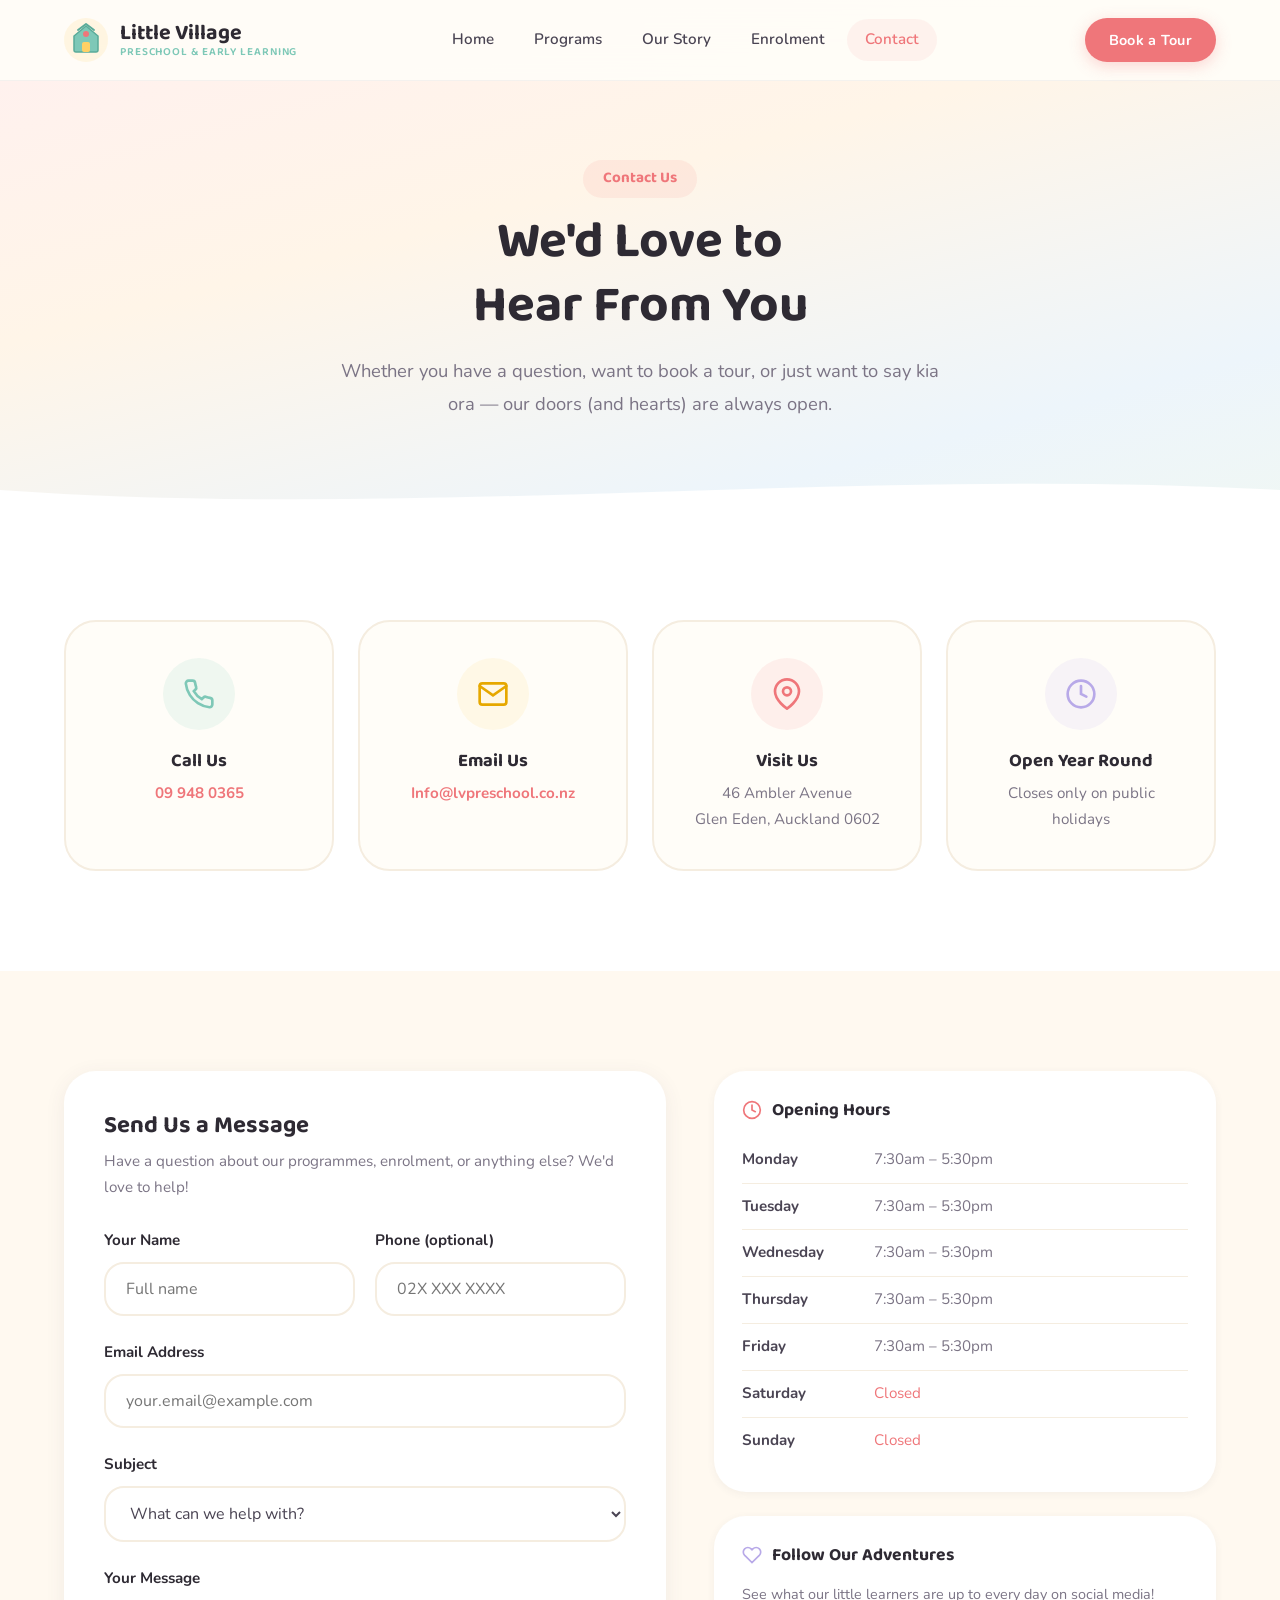
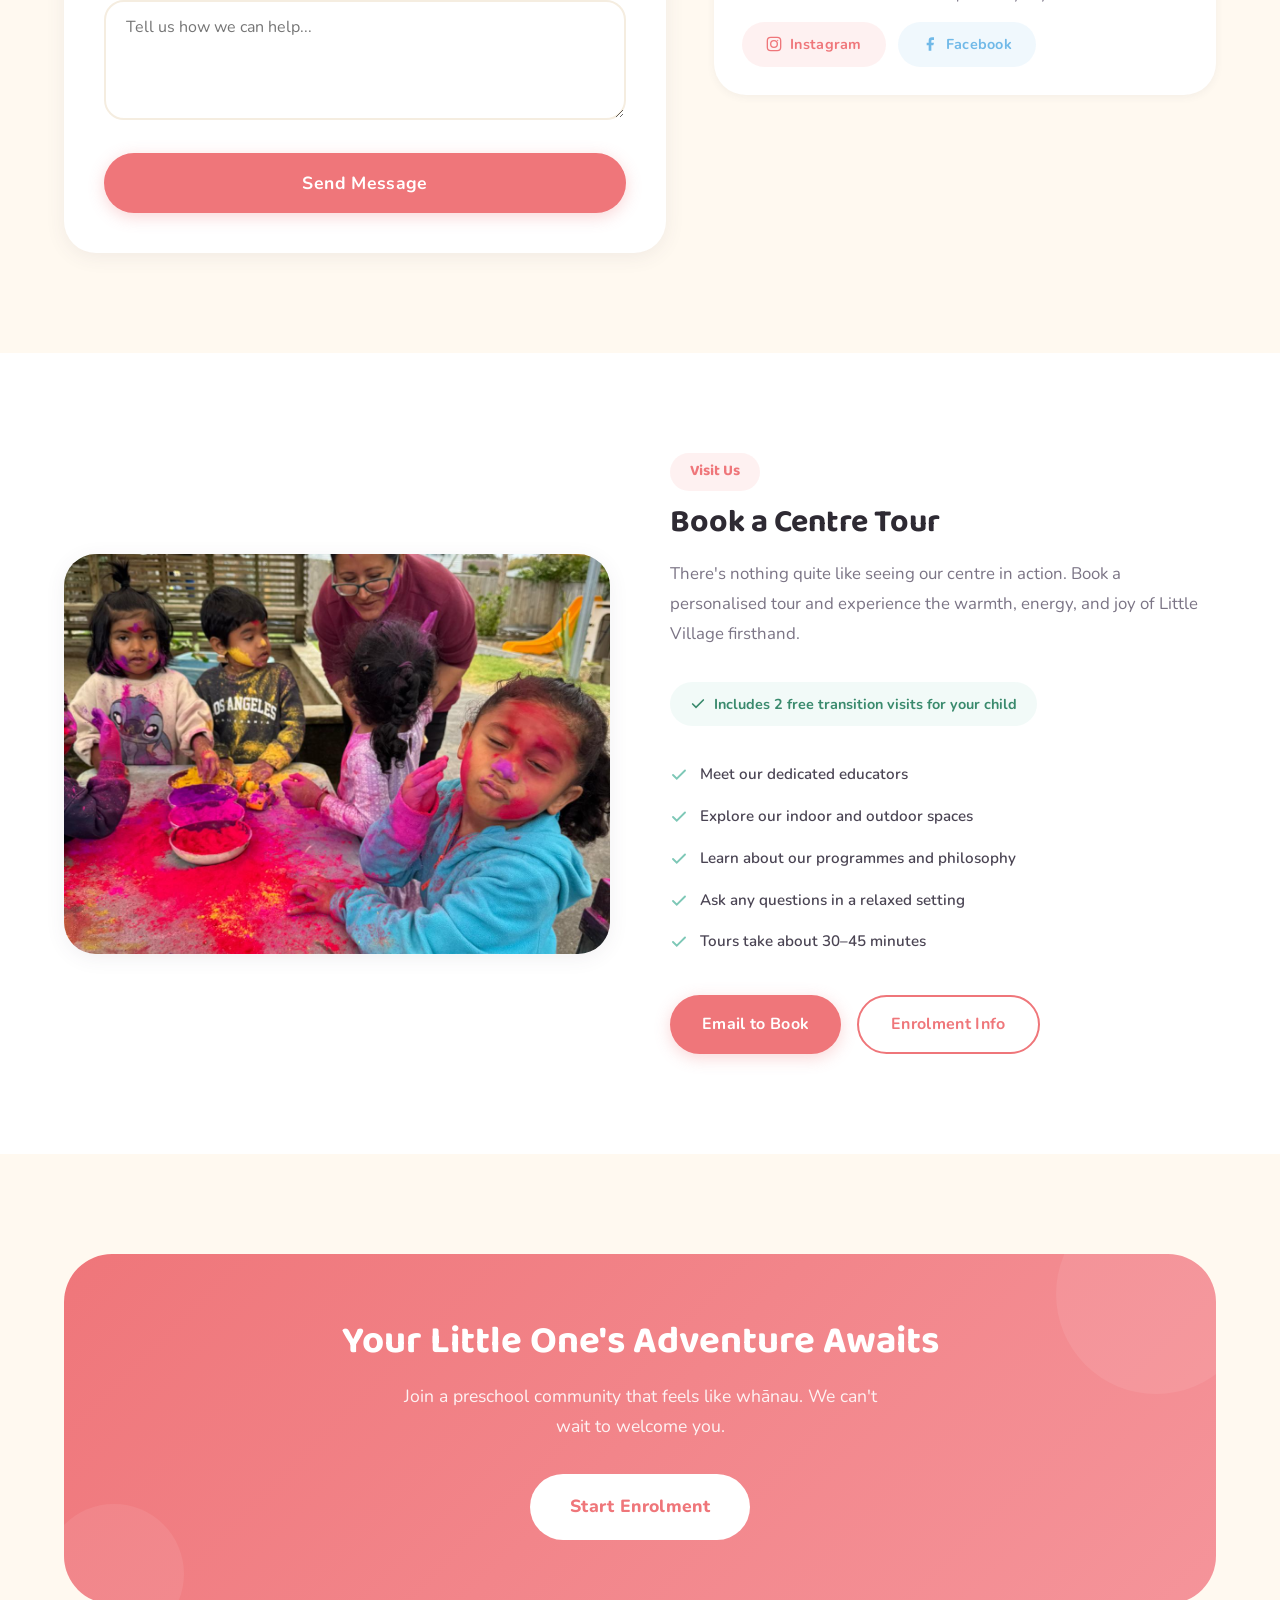
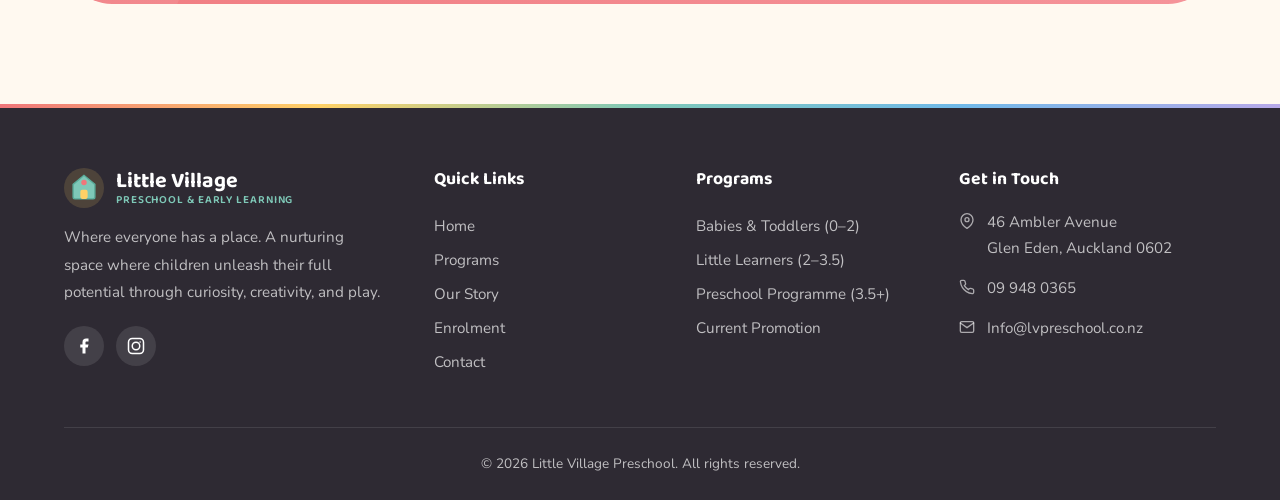
==== contact.html @ cb1b4d80 "initial commit Little Village Preschool Site" ====
<!DOCTYPE html>
<html lang="en">
<head>
  <meta charset="UTF-8">
  <meta name="viewport" content="width=device-width, initial-scale=1.0">
  <title>Contact Us — Little Village Preschool</title>
  <link rel="stylesheet" href="styles.css">
  <style>
    .contact-hero {
      background: linear-gradient(165deg, #FFF0F0 0%, #FFF5E8 40%, #EDF5FB 80%, #F0F7F4 100%);
    }

    .contact-cards-section { background: var(--white); }

    .contact-card {
      background: var(--warm-white);
      border-radius: var(--radius-lg);
      padding: 36px;
      text-align: center;
      border: 2px solid var(--sand);
      transition: var(--transition);
    }

    .contact-card:hover {
      transform: translateY(-6px);
      box-shadow: var(--shadow-lg);
      border-color: transparent;
    }

    .contact-card-icon {
      width: 72px;
      height: 72px;
      border-radius: 50%;
      display: flex;
      align-items: center;
      justify-content: center;
      margin: 0 auto 20px;
    }

    .contact-card h3 {
      font-size: 1.15rem;
      margin-bottom: 8px;
    }

    .contact-card p {
      color: var(--text-light);
      font-size: .95rem;
      line-height: 1.7;
    }

    .contact-card a {
      color: var(--coral);
      font-weight: 700;
      transition: var(--transition);
    }

    .contact-card a:hover { color: #e8575c; }

    .contact-form-section { background: var(--cream); }

    .contact-grid {
      display: grid;
      grid-template-columns: 1.2fr 1fr;
      gap: 48px;
      align-items: start;
    }

    .contact-form-wrap {
      background: var(--white);
      border-radius: var(--radius-lg);
      padding: 40px;
      box-shadow: var(--shadow-md);
    }

    .contact-form-wrap h2 {
      font-size: 1.5rem;
      margin-bottom: 8px;
    }

    .contact-form-wrap > p {
      color: var(--text-light);
      font-size: .95rem;
      margin-bottom: 28px;
    }

    .form-success {
      display: none;
      background: rgba(126,200,183,.12);
      color: #3a8a6d;
      padding: 16px 24px;
      border-radius: var(--radius-md);
      margin-bottom: 20px;
      font-weight: 600;
      text-align: center;
    }

    .contact-sidebar {
      display: flex;
      flex-direction: column;
      gap: 24px;
    }

    .info-card {
      background: var(--white);
      border-radius: var(--radius-lg);
      padding: 28px;
      box-shadow: var(--shadow-sm);
    }

    .info-card h3 {
      font-size: 1.1rem;
      margin-bottom: 16px;
      display: flex;
      align-items: center;
      gap: 10px;
    }

    .info-row {
      display: flex;
      align-items: center;
      gap: 12px;
      padding: 10px 0;
      border-bottom: 1px solid var(--sand);
      font-size: .95rem;
    }

    .info-row:last-child { border-bottom: none; }

    .info-row .day {
      font-weight: 700;
      min-width: 120px;
    }

    .info-row .time { color: var(--text-light); }

    @media (max-width: 900px) {
      .contact-grid { grid-template-columns: 1fr; }
    }

    .tour-section { background: var(--white); }

    .tour-grid {
      display: grid;
      grid-template-columns: 1fr 1fr;
      gap: 60px;
      align-items: center;
    }

    .tour-image img {
      width: 100%;
      height: 400px;
      object-fit: cover;
      border-radius: var(--radius-lg);
      box-shadow: var(--shadow-md);
    }

    .tour-content h2 {
      font-size: 2rem;
      margin-bottom: 16px;
    }

    .tour-content > p {
      color: var(--text-light);
      font-size: 1.05rem;
      line-height: 1.8;
      margin-bottom: 24px;
    }

    .tour-list {
      margin-bottom: 32px;
    }

    .tour-list li {
      display: flex;
      align-items: center;
      gap: 12px;
      padding: 8px 0;
      font-weight: 600;
      font-size: .95rem;
    }

    .tour-highlight {
      display: inline-flex;
      align-items: center;
      gap: 8px;
      background: rgba(126,200,183,.1);
      padding: 10px 20px;
      border-radius: var(--radius-full);
      font-size: .9rem;
      font-weight: 700;
      color: #3a8a6d;
      margin-top: 8px;
      margin-bottom: 28px;
    }

    @media (max-width: 900px) {
      .tour-grid { grid-template-columns: 1fr; }
      .tour-image { max-width: 500px; margin: 0 auto; }
    }
  </style>
</head>
<body>

  <!-- ===== NAVBAR ===== -->
  <nav class="navbar">
    <div class="nav-inner">
      <a href="index.html" class="nav-logo">
        <svg width="44" height="44" viewBox="0 0 44 44" fill="none"><circle cx="22" cy="22" r="22" fill="#FFD166" opacity=".15"/><path d="M22 8L10 18v14a2 2 0 002 2h20a2 2 0 002-2V18L22 8z" fill="#7EC8B7" stroke="#5aab99" stroke-width="1.5"/><rect x="18" y="24" width="8" height="10" rx="2" fill="#FFD166"/><circle cx="22" cy="16" r="3" fill="#EF767A"/><path d="M14 12l8-6 8 6" stroke="#5aab99" stroke-width="2" stroke-linecap="round" stroke-linejoin="round" fill="none"/></svg>
        <div class="nav-logo-text">Little Village<span>Preschool & Early Learning</span></div>
      </a>
      <div class="nav-links">
        <a href="index.html">Home</a>
        <a href="programs.html">Programs</a>
        <a href="story.html">Our Story</a>
        <a href="enrolment.html">Enrolment</a>
        <a href="contact.html" class="active">Contact</a>
      </div>
      <a href="contact.html" class="btn btn-primary btn-sm nav-cta">Book a Tour</a>
      <button class="nav-hamburger" aria-label="Menu"><span></span><span></span><span></span></button>
    </div>
    <div class="nav-mobile">
      <a href="index.html">Home</a>
      <a href="programs.html">Programs</a>
      <a href="story.html">Our Story</a>
      <a href="enrolment.html">Enrolment</a>
      <a href="contact.html" class="active">Contact</a>
      <a href="contact.html" class="btn btn-primary">Book a Tour</a>
    </div>
  </nav>

  <!-- ===== HERO ===== -->
  <section class="page-hero contact-hero">
    <div class="container">
      <span class="section-label fade-in">Contact Us</span>
      <h1 class="section-title fade-in">We'd Love to<br>Hear From You</h1>
      <p class="section-subtitle mx-auto fade-in">Whether you have a question, want to book a tour, or just want to say kia ora — our doors (and hearts) are always open.</p>
    </div>
    <div class="wave-divider" style="position:absolute;bottom:0;left:0;right:0;">
      <svg viewBox="0 0 1440 100" preserveAspectRatio="none" style="display:block;width:100%;height:60px;">
        <path d="M0,50 C480,100 960,10 1440,50 L1440,100 L0,100Z" fill="#ffffff"/>
      </svg>
    </div>
  </section>

  <!-- ===== CONTACT CARDS ===== -->
  <section class="contact-cards-section section-padding">
    <div class="container">
      <div class="grid-4" data-stagger>
        <div class="contact-card fade-in">
          <div class="contact-card-icon" style="background:rgba(126,200,183,.12)">
            <svg width="32" height="32" viewBox="0 0 24 24" fill="none" stroke="#7EC8B7" stroke-width="2" stroke-linecap="round"><path d="M22 16.92v3a2 2 0 01-2.18 2 19.79 19.79 0 01-8.63-3.07 19.5 19.5 0 01-6-6 19.79 19.79 0 01-3.07-8.67A2 2 0 014.11 2h3a2 2 0 012 1.72 12.84 12.84 0 00.7 2.81 2 2 0 01-.45 2.11L8.09 9.91a16 16 0 006 6l1.27-1.27a2 2 0 012.11-.45 12.84 12.84 0 002.81.7A2 2 0 0122 16.92z"/></svg>
          </div>
          <h3>Call Us</h3>
          <p><a href="tel:099480365">09 948 0365</a></p>
        </div>

        <div class="contact-card fade-in">
          <div class="contact-card-icon" style="background:rgba(255,209,102,.12)">
            <svg width="32" height="32" viewBox="0 0 24 24" fill="none" stroke="#e6a800" stroke-width="2" stroke-linecap="round"><path d="M4 4h16c1.1 0 2 .9 2 2v12c0 1.1-.9 2-2 2H4c-1.1 0-2-.9-2-2V6c0-1.1.9-2 2-2z"/><polyline points="22,6 12,13 2,6"/></svg>
          </div>
          <h3>Email Us</h3>
          <p><a href="mailto:Info@lvpreschool.co.nz">Info@lvpreschool.co.nz</a></p>
        </div>

        <div class="contact-card fade-in">
          <div class="contact-card-icon" style="background:rgba(239,118,122,.1)">
            <svg width="32" height="32" viewBox="0 0 24 24" fill="none" stroke="#EF767A" stroke-width="2" stroke-linecap="round"><path d="M21 10c0 7-9 13-9 13s-9-6-9-13a9 9 0 0118 0z"/><circle cx="12" cy="10" r="3"/></svg>
          </div>
          <h3>Visit Us</h3>
          <p>46 Ambler Avenue<br>Glen Eden, Auckland 0602</p>
        </div>

        <div class="contact-card fade-in">
          <div class="contact-card-icon" style="background:rgba(184,169,232,.12)">
            <svg width="32" height="32" viewBox="0 0 24 24" fill="none" stroke="#B8A9E8" stroke-width="2" stroke-linecap="round"><circle cx="12" cy="12" r="10"/><polyline points="12 6 12 12 16 14"/></svg>
          </div>
          <h3>Open Year Round</h3>
          <p>Closes only on public holidays</p>
        </div>
      </div>
    </div>
  </section>

  <!-- ===== FORM + SIDEBAR ===== -->
  <section class="contact-form-section section-padding">
    <div class="container">
      <div class="contact-grid">
        <div class="contact-form-wrap fade-in">
          <h2>Send Us a Message</h2>
          <p>Have a question about our programmes, enrolment, or anything else? We'd love to help!</p>
          <div class="form-success">Thank you for your message! We'll get back to you within 24 hours.</div>
          <form data-form="contact">
            <input type="hidden" name="_subject" value="New Contact Enquiry - Little Village Preschool">
            <input type="hidden" name="_captcha" value="false">
            <div class="form-row">
              <div class="form-group">
                <label class="form-label">Your Name</label>
                <input type="text" name="name" class="form-input" placeholder="Full name" required>
              </div>
              <div class="form-group">
                <label class="form-label">Phone (optional)</label>
                <input type="tel" name="phone" class="form-input" placeholder="02X XXX XXXX">
              </div>
            </div>
            <div class="form-group">
              <label class="form-label">Email Address</label>
              <input type="email" name="email" class="form-input" placeholder="your.email@example.com" required>
            </div>
            <div class="form-group">
              <label class="form-label">Subject</label>
              <select name="subject" class="form-select">
                <option value="">What can we help with?</option>
                <option value="Book a Tour">Book a Tour</option>
                <option value="Enrolment Enquiry">Enrolment Enquiry</option>
                <option value="Program Information">Program Information</option>
                <option value="General Question">General Question</option>
              </select>
            </div>
            <div class="form-group">
              <label class="form-label">Your Message</label>
              <textarea name="message" class="form-textarea" placeholder="Tell us how we can help..." required></textarea>
            </div>
            <button type="submit" class="btn btn-primary btn-lg" style="width:100%;justify-content:center">Send Message</button>
          </form>
        </div>

        <div class="contact-sidebar fade-in">
          <div class="info-card">
            <h3>
              <svg width="20" height="20" viewBox="0 0 24 24" fill="none" stroke="#EF767A" stroke-width="2" stroke-linecap="round"><circle cx="12" cy="12" r="10"/><polyline points="12 6 12 12 16 14"/></svg>
              Opening Hours
            </h3>
            <div class="info-row">
              <span class="day">Monday</span>
              <span class="time">7:30am – 5:30pm</span>
            </div>
            <div class="info-row">
              <span class="day">Tuesday</span>
              <span class="time">7:30am – 5:30pm</span>
            </div>
            <div class="info-row">
              <span class="day">Wednesday</span>
              <span class="time">7:30am – 5:30pm</span>
            </div>
            <div class="info-row">
              <span class="day">Thursday</span>
              <span class="time">7:30am – 5:30pm</span>
            </div>
            <div class="info-row">
              <span class="day">Friday</span>
              <span class="time">7:30am – 5:30pm</span>
            </div>
            <div class="info-row">
              <span class="day">Saturday</span>
              <span class="time" style="color:var(--coral)">Closed</span>
            </div>
            <div class="info-row">
              <span class="day">Sunday</span>
              <span class="time" style="color:var(--coral)">Closed</span>
            </div>
          </div>

          <div class="info-card">
            <h3>
              <svg width="20" height="20" viewBox="0 0 24 24" fill="none" stroke="#B8A9E8" stroke-width="2" stroke-linecap="round"><path d="M20.84 4.61a5.5 5.5 0 00-7.78 0L12 5.67l-1.06-1.06a5.5 5.5 0 00-7.78 7.78l1.06 1.06L12 21.23l7.78-7.78 1.06-1.06a5.5 5.5 0 000-7.78z"/></svg>
              Follow Our Adventures
            </h3>
            <p style="font-size:.9rem;color:var(--text-light);margin-bottom:16px">See what our little learners are up to every day on social media!</p>
            <div style="display:flex;gap:12px">
              <a href="#" class="btn btn-sm" style="background:rgba(239,118,122,.1);color:var(--coral)">
                <svg width="16" height="16" viewBox="0 0 24 24" fill="none" stroke="currentColor" stroke-width="2" stroke-linecap="round"><rect x="2" y="2" width="20" height="20" rx="5"/><circle cx="12" cy="12" r="5"/><line x1="17.5" y1="6.5" x2="17.51" y2="6.5"/></svg>
                Instagram
              </a>
              <a href="#" class="btn btn-sm" style="background:rgba(112,185,232,.1);color:var(--sky)">
                <svg width="16" height="16" viewBox="0 0 24 24" fill="currentColor"><path d="M18 2h-3a5 5 0 00-5 5v3H7v4h3v8h4v-8h3l1-4h-4V7a1 1 0 011-1h3z"/></svg>
                Facebook
              </a>
            </div>
          </div>
        </div>
      </div>
    </div>
  </section>

  <!-- ===== BOOK A TOUR ===== -->
  <section class="tour-section section-padding">
    <div class="container">
      <div class="tour-grid">
        <div class="tour-image fade-in">
          <img src="assets/kids_with_teacher.jpeg" alt="Children with their teacher at Little Village Preschool">
        </div>
        <div class="tour-content fade-in">
          <span class="section-label">Visit Us</span>
          <h2>Book a Centre Tour</h2>
          <p>There's nothing quite like seeing our centre in action. Book a personalised tour and experience the warmth, energy, and joy of Little Village firsthand.</p>

          <div class="tour-highlight">
            <svg width="16" height="16" viewBox="0 0 24 24" fill="none" stroke="#3a8a6d" stroke-width="2.5" stroke-linecap="round"><path d="M20 6L9 17l-5-5"/></svg>
            Includes 2 free transition visits for your child
          </div>

          <ul class="tour-list">
            <li>
              <svg width="18" height="18" viewBox="0 0 24 24" fill="none" stroke="#7EC8B7" stroke-width="2.5" stroke-linecap="round"><path d="M20 6L9 17l-5-5"/></svg>
              Meet our dedicated educators
            </li>
            <li>
              <svg width="18" height="18" viewBox="0 0 24 24" fill="none" stroke="#7EC8B7" stroke-width="2.5" stroke-linecap="round"><path d="M20 6L9 17l-5-5"/></svg>
              Explore our indoor and outdoor spaces
            </li>
            <li>
              <svg width="18" height="18" viewBox="0 0 24 24" fill="none" stroke="#7EC8B7" stroke-width="2.5" stroke-linecap="round"><path d="M20 6L9 17l-5-5"/></svg>
              Learn about our programmes and philosophy
            </li>
            <li>
              <svg width="18" height="18" viewBox="0 0 24 24" fill="none" stroke="#7EC8B7" stroke-width="2.5" stroke-linecap="round"><path d="M20 6L9 17l-5-5"/></svg>
              Ask any questions in a relaxed setting
            </li>
            <li>
              <svg width="18" height="18" viewBox="0 0 24 24" fill="none" stroke="#7EC8B7" stroke-width="2.5" stroke-linecap="round"><path d="M20 6L9 17l-5-5"/></svg>
              Tours take about 30–45 minutes
            </li>
          </ul>

          <div style="display:flex;gap:16px;flex-wrap:wrap">
            <a href="mailto:Info@lvpreschool.co.nz" class="btn btn-primary">Email to Book</a>
            <a href="enrolment.html" class="btn btn-secondary">Enrolment Info</a>
          </div>
        </div>
      </div>
    </div>
  </section>

  <!-- ===== CTA BANNER ===== -->
  <section class="section-padding" style="background:var(--cream);">
    <div class="container">
      <div class="cta-banner fade-in">
        <h2>Your Little One's Adventure Awaits</h2>
        <p>Join a preschool community that feels like whānau. We can't wait to welcome you.</p>
        <a href="enrolment.html" class="btn btn-lg">Start Enrolment</a>
      </div>
    </div>
  </section>

  <!-- ===== FOOTER ===== -->
  <footer class="footer">
    <div class="container">
      <div class="footer-grid">
        <div class="footer-brand">
          <a href="index.html" class="nav-logo" style="margin-bottom:4px">
            <svg width="40" height="40" viewBox="0 0 44 44" fill="none"><circle cx="22" cy="22" r="22" fill="#FFD166" opacity=".15"/><path d="M22 8L10 18v14a2 2 0 002 2h20a2 2 0 002-2V18L22 8z" fill="#7EC8B7" stroke="#5aab99" stroke-width="1.5"/><rect x="18" y="24" width="8" height="10" rx="2" fill="#FFD166"/><circle cx="22" cy="16" r="3" fill="#EF767A"/></svg>
            <div class="nav-logo-text" style="color:var(--white)">Little Village<span>Preschool & Early Learning</span></div>
          </a>
          <p>Where everyone has a place. A nurturing space where children unleash their full potential through curiosity, creativity, and play.</p>
          <div class="footer-socials">
            <a href="#" aria-label="Facebook"><svg width="18" height="18" viewBox="0 0 24 24" fill="white"><path d="M18 2h-3a5 5 0 00-5 5v3H7v4h3v8h4v-8h3l1-4h-4V7a1 1 0 011-1h3z"/></svg></a>
            <a href="#" aria-label="Instagram"><svg width="18" height="18" viewBox="0 0 24 24" fill="none" stroke="white" stroke-width="2" stroke-linecap="round"><rect x="2" y="2" width="20" height="20" rx="5"/><circle cx="12" cy="12" r="5"/><line x1="17.5" y1="6.5" x2="17.51" y2="6.5"/></svg></a>
          </div>
        </div>
        <div><h4>Quick Links</h4><div class="footer-links"><a href="index.html">Home</a><a href="programs.html">Programs</a><a href="story.html">Our Story</a><a href="enrolment.html">Enrolment</a><a href="contact.html">Contact</a></div></div>
        <div><h4>Programs</h4><div class="footer-links"><a href="programs.html">Babies & Toddlers (0–2)</a><a href="programs.html">Little Learners (2–3.5)</a><a href="programs.html">Preschool Programme (3.5+)</a><a href="enrolment.html">Current Promotion</a></div></div>
        <div><h4>Get in Touch</h4>
          <div class="footer-contact-item"><svg width="16" height="16" viewBox="0 0 24 24" fill="none" stroke="rgba(255,255,255,.6)" stroke-width="2" stroke-linecap="round"><path d="M21 10c0 7-9 13-9 13s-9-6-9-13a9 9 0 0118 0z"/><circle cx="12" cy="10" r="3"/></svg><span>46 Ambler Avenue<br>Glen Eden, Auckland 0602</span></div>
          <div class="footer-contact-item"><svg width="16" height="16" viewBox="0 0 24 24" fill="none" stroke="rgba(255,255,255,.6)" stroke-width="2" stroke-linecap="round"><path d="M22 16.92v3a2 2 0 01-2.18 2 19.79 19.79 0 01-8.63-3.07 19.5 19.5 0 01-6-6 19.79 19.79 0 01-3.07-8.67A2 2 0 014.11 2h3a2 2 0 012 1.72 12.84 12.84 0 00.7 2.81 2 2 0 01-.45 2.11L8.09 9.91a16 16 0 006 6l1.27-1.27a2 2 0 012.11-.45 12.84 12.84 0 002.81.7A2 2 0 0122 16.92z"/></svg><a href="tel:099480365" style="color:inherit">09 948 0365</a></div>
          <div class="footer-contact-item"><svg width="16" height="16" viewBox="0 0 24 24" fill="none" stroke="rgba(255,255,255,.6)" stroke-width="2" stroke-linecap="round"><path d="M4 4h16c1.1 0 2 .9 2 2v12c0 1.1-.9 2-2 2H4c-1.1 0-2-.9-2-2V6c0-1.1.9-2 2-2z"/><polyline points="22,6 12,13 2,6"/></svg><span>Info@lvpreschool.co.nz</span></div>
        </div>
      </div>
      <div class="footer-bottom">&copy; 2026 Little Village Preschool. All rights reserved.</div>
    </div>
  </footer>

  <button class="back-to-top" aria-label="Back to top"><svg width="20" height="20" viewBox="0 0 24 24" fill="none" stroke="white" stroke-width="2.5" stroke-linecap="round"><path d="M18 15l-6-6-6 6"/></svg></button>
  <script src="script.js"></script>
</body>
</html>
---- styles.css ----
/* ============================================
   Little Village Preschool — Playful Learning
   ============================================ */

@import url('https://fonts.googleapis.com/css2?family=Baloo+2:wght@400;500;600;700;800&family=Nunito:ital,wght@0,300;0,400;0,500;0,600;0,700;0,800;1,400;1,600&display=swap');

/* ---------- Design Tokens ---------- */
:root {
  --sunshine:    #FFD166;
  --coral:       #EF767A;
  --mint:        #7EC8B7;
  --sky:         #70B9E8;
  --lavender:    #B8A9E8;
  --peach:       #FFB088;
  --leaf:        #A8D5A2;
  --cream:       #FFF9F0;
  --warm-white:  #FFFDF8;
  --sand:        #F5EDE0;
  --text:        #4A4453;
  --text-light:  #7B7485;
  --text-dark:   #2E2A33;
  --white:       #ffffff;
  --shadow-sm:   0 2px 8px rgba(74,68,83,.06);
  --shadow-md:   0 4px 20px rgba(74,68,83,.08);
  --shadow-lg:   0 8px 40px rgba(74,68,83,.10);
  --radius-sm:   12px;
  --radius-md:   20px;
  --radius-lg:   32px;
  --radius-xl:   48px;
  --radius-full: 9999px;
  --transition:  .3s cubic-bezier(.4,0,.2,1);
  --bounce:      .5s cubic-bezier(.34,1.56,.64,1);
}

/* ---------- Reset & Base ---------- */
*, *::before, *::after { margin: 0; padding: 0; box-sizing: border-box; }

html {
  scroll-behavior: smooth;
  font-size: 16px;
  -webkit-font-smoothing: antialiased;
}

body {
  font-family: 'Nunito', sans-serif;
  color: var(--text);
  background: var(--cream);
  line-height: 1.7;
  overflow-x: hidden;
}

img { max-width: 100%; height: auto; display: block; }
a { text-decoration: none; color: inherit; }
ul { list-style: none; }
button { cursor: pointer; border: none; font-family: inherit; }
input, textarea, select { font-family: inherit; }

h1,h2,h3,h4,h5,h6 {
  font-family: 'Baloo 2', cursive;
  color: var(--text-dark);
  line-height: 1.25;
}

.container {
  width: 100%;
  max-width: 1200px;
  margin: 0 auto;
  padding: 0 24px;
}

/* ---------- Buttons ---------- */
.btn {
  display: inline-flex;
  align-items: center;
  gap: 8px;
  padding: 14px 32px;
  border-radius: var(--radius-full);
  font-weight: 700;
  font-size: 1rem;
  transition: var(--transition);
  letter-spacing: .02em;
}

.btn-primary {
  background: var(--coral);
  color: var(--white);
  box-shadow: 0 4px 16px rgba(239,118,122,.3);
}
.btn-primary:hover {
  background: #e8575c;
  transform: translateY(-2px);
  box-shadow: 0 6px 24px rgba(239,118,122,.4);
}

.btn-secondary {
  background: var(--white);
  color: var(--coral);
  border: 2px solid var(--coral);
}
.btn-secondary:hover {
  background: var(--coral);
  color: var(--white);
  transform: translateY(-2px);
}

.btn-mint {
  background: var(--mint);
  color: var(--white);
  box-shadow: 0 4px 16px rgba(126,200,183,.3);
}
.btn-mint:hover {
  background: #6ab8a7;
  transform: translateY(-2px);
}

.btn-sunshine {
  background: var(--sunshine);
  color: var(--text-dark);
  box-shadow: 0 4px 16px rgba(255,209,102,.3);
}
.btn-sunshine:hover {
  background: #f0c050;
  transform: translateY(-2px);
}

.btn-sm { padding: 10px 24px; font-size: .9rem; }
.btn-lg { padding: 18px 40px; font-size: 1.1rem; }

/* ---------- Section Titles ---------- */
.section-label {
  display: inline-block;
  font-family: 'Baloo 2', cursive;
  font-size: .95rem;
  font-weight: 700;
  color: var(--coral);
  background: rgba(239,118,122,.1);
  padding: 6px 20px;
  border-radius: var(--radius-full);
  margin-bottom: 12px;
}

.section-title {
  font-size: clamp(1.8rem, 4vw, 2.8rem);
  margin-bottom: 16px;
}

.section-subtitle {
  font-size: 1.1rem;
  color: var(--text-light);
  max-width: 600px;
  line-height: 1.8;
}

.text-center { text-align: center; }
.mx-auto { margin-left: auto; margin-right: auto; }

/* ---------- Navigation ---------- */
.navbar {
  position: fixed;
  top: 0;
  left: 0;
  right: 0;
  z-index: 1000;
  background: rgba(255,253,248,.92);
  backdrop-filter: blur(16px);
  -webkit-backdrop-filter: blur(16px);
  border-bottom: 1px solid rgba(74,68,83,.06);
  transition: var(--transition);
}

.navbar.scrolled {
  box-shadow: var(--shadow-md);
}

.nav-inner {
  display: flex;
  align-items: center;
  justify-content: space-between;
  height: 80px;
  max-width: 1200px;
  margin: 0 auto;
  padding: 0 24px;
}

.nav-logo {
  display: flex;
  align-items: center;
  gap: 12px;
  z-index: 1001;
}

.nav-logo svg { flex-shrink: 0; }

.nav-logo-text {
  font-family: 'Baloo 2', cursive;
  font-size: 1.35rem;
  font-weight: 700;
  color: var(--text-dark);
  line-height: 1.15;
}

.nav-logo-text span {
  display: block;
  font-size: .7rem;
  font-weight: 600;
  color: var(--mint);
  letter-spacing: .08em;
  text-transform: uppercase;
}

.nav-links {
  display: flex;
  align-items: center;
  gap: 4px;
}

.nav-links a {
  padding: 8px 18px;
  border-radius: var(--radius-full);
  font-weight: 600;
  font-size: .95rem;
  color: var(--text);
  transition: var(--transition);
}

.nav-links a:hover,
.nav-links a.active {
  color: var(--coral);
  background: rgba(239,118,122,.08);
}

.nav-cta {
  margin-left: 12px;
}

/* Hamburger */
.nav-hamburger {
  display: none;
  flex-direction: column;
  gap: 5px;
  background: none;
  padding: 8px;
  z-index: 1001;
}

.nav-hamburger span {
  display: block;
  width: 26px;
  height: 3px;
  background: var(--text-dark);
  border-radius: 3px;
  transition: var(--transition);
}

.nav-hamburger.open span:nth-child(1) { transform: rotate(45deg) translate(5px, 6px); }
.nav-hamburger.open span:nth-child(2) { opacity: 0; }
.nav-hamburger.open span:nth-child(3) { transform: rotate(-45deg) translate(5px, -6px); }

/* Mobile Menu */
.nav-mobile {
  display: none;
  position: fixed;
  inset: 0;
  background: var(--warm-white);
  z-index: 999;
  flex-direction: column;
  align-items: center;
  justify-content: center;
  gap: 8px;
  opacity: 0;
  pointer-events: none;
  transition: var(--transition);
}

.nav-mobile.open {
  opacity: 1;
  pointer-events: all;
}

.nav-mobile a {
  font-family: 'Baloo 2', cursive;
  font-size: 1.6rem;
  font-weight: 600;
  color: var(--text-dark);
  padding: 12px 32px;
  border-radius: var(--radius-full);
  transition: var(--transition);
}

.nav-mobile a:hover,
.nav-mobile a.active {
  color: var(--coral);
  background: rgba(239,118,122,.08);
}

.nav-mobile .btn { margin-top: 16px; }

@media (max-width: 900px) {
  .nav-links, .nav-cta { display: none; }
  .nav-hamburger { display: flex; }
  .nav-mobile { display: flex; }
}

/* ---------- Hero Wave Divider ---------- */
.wave-divider {
  position: relative;
  width: 100%;
  overflow: hidden;
  line-height: 0;
  margin-top: -2px;
}

.wave-divider svg {
  display: block;
  width: 100%;
  height: auto;
}

/* ---------- Decorative Blobs ---------- */
.blob {
  position: absolute;
  border-radius: 50%;
  filter: blur(60px);
  opacity: .15;
  pointer-events: none;
  z-index: 0;
}

/* ---------- Cards ---------- */
.card {
  background: var(--white);
  border-radius: var(--radius-lg);
  overflow: hidden;
  box-shadow: var(--shadow-sm);
  transition: var(--transition);
}

.card:hover {
  box-shadow: var(--shadow-lg);
  transform: translateY(-6px);
}

.card-img {
  width: 100%;
  height: 220px;
  object-fit: cover;
}

.card-body {
  padding: 28px;
}

/* ---------- Badge / Pill ---------- */
.pill {
  display: inline-block;
  padding: 6px 16px;
  border-radius: var(--radius-full);
  font-size: .8rem;
  font-weight: 700;
}

/* ---------- Footer ---------- */
.footer {
  background: var(--text-dark);
  color: rgba(255,255,255,.7);
  padding: 64px 0 0;
  position: relative;
  overflow: hidden;
}

.footer::before {
  content: '';
  position: absolute;
  top: 0;
  left: 0;
  right: 0;
  height: 4px;
  background: linear-gradient(90deg, var(--coral), var(--sunshine), var(--mint), var(--sky), var(--lavender));
}

.footer-grid {
  display: grid;
  grid-template-columns: 1.5fr 1fr 1fr 1.2fr;
  gap: 48px;
  padding-bottom: 48px;
}

.footer-brand p {
  margin-top: 16px;
  font-size: .95rem;
  line-height: 1.8;
}

.footer h4 {
  color: var(--white);
  font-size: 1.1rem;
  margin-bottom: 20px;
}

.footer-links a {
  display: block;
  padding: 4px 0;
  font-size: .95rem;
  transition: var(--transition);
}

.footer-links a:hover { color: var(--sunshine); }

.footer-contact-item {
  display: flex;
  align-items: flex-start;
  gap: 12px;
  margin-bottom: 14px;
  font-size: .95rem;
}

.footer-contact-item svg { flex-shrink: 0; margin-top: 3px; }

.footer-socials {
  display: flex;
  gap: 12px;
  margin-top: 20px;
}

.footer-socials a {
  display: flex;
  align-items: center;
  justify-content: center;
  width: 40px;
  height: 40px;
  border-radius: 50%;
  background: rgba(255,255,255,.1);
  transition: var(--transition);
}

.footer-socials a:hover {
  background: var(--coral);
  transform: translateY(-2px);
}

.footer-bottom {
  border-top: 1px solid rgba(255,255,255,.1);
  padding: 24px 0;
  text-align: center;
  font-size: .85rem;
}

@media (max-width: 900px) {
  .footer-grid {
    grid-template-columns: 1fr 1fr;
    gap: 36px;
  }
}

@media (max-width: 600px) {
  .footer-grid {
    grid-template-columns: 1fr;
    gap: 32px;
  }
}

/* ---------- Page Hero ---------- */
.page-hero {
  position: relative;
  padding: 160px 0 100px;
  text-align: center;
  overflow: hidden;
}

.page-hero .section-title {
  font-size: clamp(2rem, 5vw, 3.2rem);
  margin-bottom: 16px;
}

.page-hero .section-subtitle {
  margin: 0 auto;
  font-size: 1.15rem;
}

/* ---------- Animations ---------- */
@keyframes float {
  0%, 100% { transform: translateY(0); }
  50% { transform: translateY(-12px); }
}

@keyframes floatSlow {
  0%, 100% { transform: translateY(0) rotate(0deg); }
  50% { transform: translateY(-8px) rotate(3deg); }
}

@keyframes wiggle {
  0%, 100% { transform: rotate(-2deg); }
  50% { transform: rotate(2deg); }
}

@keyframes fadeInUp {
  from { opacity: 0; transform: translateY(30px); }
  to { opacity: 1; transform: translateY(0); }
}

@keyframes scaleIn {
  from { opacity: 0; transform: scale(.9); }
  to { opacity: 1; transform: scale(1); }
}

.animate-float { animation: float 4s ease-in-out infinite; }
.animate-float-slow { animation: floatSlow 6s ease-in-out infinite; }
.animate-wiggle { animation: wiggle 3s ease-in-out infinite; }

.fade-in {
  opacity: 0;
  transform: translateY(30px);
  transition: opacity .6s ease, transform .6s ease;
}

.fade-in.visible {
  opacity: 1;
  transform: translateY(0);
}

/* ---------- Utility ---------- */
.grid-2 { display: grid; grid-template-columns: repeat(2, 1fr); gap: 32px; }
.grid-3 { display: grid; grid-template-columns: repeat(3, 1fr); gap: 32px; }
.grid-4 { display: grid; grid-template-columns: repeat(4, 1fr); gap: 24px; }
.flex-center { display: flex; align-items: center; justify-content: center; }

@media (max-width: 900px) {
  .grid-2, .grid-3 { grid-template-columns: 1fr; }
  .grid-4 { grid-template-columns: repeat(2, 1fr); }
}

@media (max-width: 600px) {
  .grid-4 { grid-template-columns: 1fr; }
}

.section-padding { padding: 100px 0; }
.relative { position: relative; }
.overflow-hidden { overflow: hidden; }

/* ---------- Testimonial ---------- */
.testimonial-card {
  background: var(--white);
  border-radius: var(--radius-lg);
  padding: 36px;
  box-shadow: var(--shadow-sm);
  position: relative;
  transition: var(--transition);
}

.testimonial-card:hover {
  box-shadow: var(--shadow-md);
  transform: translateY(-4px);
}

.testimonial-card .quote-mark {
  font-family: 'Baloo 2', cursive;
  font-size: 4rem;
  line-height: 1;
  color: var(--sunshine);
  opacity: .4;
  position: absolute;
  top: 16px;
  left: 28px;
}

.testimonial-text {
  font-size: 1.05rem;
  font-style: italic;
  line-height: 1.8;
  margin-bottom: 20px;
  color: var(--text);
}

.testimonial-author {
  display: flex;
  align-items: center;
  gap: 12px;
}

.testimonial-avatar {
  width: 48px;
  height: 48px;
  border-radius: 50%;
  object-fit: cover;
  border: 3px solid var(--sunshine);
}

.testimonial-name {
  font-weight: 700;
  font-size: .95rem;
}

.testimonial-role {
  font-size: .8rem;
  color: var(--text-light);
}

/* ---------- CTA Banner ---------- */
.cta-banner {
  background: linear-gradient(135deg, var(--coral), #f5949a);
  color: var(--white);
  border-radius: var(--radius-xl);
  padding: 64px;
  text-align: center;
  position: relative;
  overflow: hidden;
}

.cta-banner h2 {
  color: var(--white);
  font-size: clamp(1.6rem, 3.5vw, 2.4rem);
  margin-bottom: 16px;
}

.cta-banner p {
  font-size: 1.1rem;
  opacity: .9;
  margin-bottom: 32px;
  max-width: 500px;
  margin-left: auto;
  margin-right: auto;
}

.cta-banner .btn {
  background: var(--white);
  color: var(--coral);
  font-weight: 800;
}

.cta-banner .btn:hover {
  background: var(--sunshine);
  color: var(--text-dark);
}

/* CTA decorative circles */
.cta-banner::before,
.cta-banner::after {
  content: '';
  position: absolute;
  border-radius: 50%;
  background: rgba(255,255,255,.08);
}

.cta-banner::before {
  width: 200px; height: 200px;
  top: -60px; right: -40px;
}

.cta-banner::after {
  width: 140px; height: 140px;
  bottom: -40px; left: -20px;
}

/* ---------- Form Styles ---------- */
.form-group {
  margin-bottom: 24px;
}

.form-label {
  display: block;
  font-weight: 700;
  margin-bottom: 8px;
  font-size: .95rem;
  color: var(--text-dark);
}

.form-input,
.form-textarea,
.form-select {
  width: 100%;
  padding: 14px 20px;
  border: 2px solid var(--sand);
  border-radius: var(--radius-md);
  font-size: 1rem;
  color: var(--text);
  background: var(--white);
  transition: var(--transition);
  outline: none;
}

.form-input:focus,
.form-textarea:focus,
.form-select:focus {
  border-color: var(--mint);
  box-shadow: 0 0 0 4px rgba(126,200,183,.15);
}

.form-textarea {
  resize: vertical;
  min-height: 120px;
}

.form-row {
  display: grid;
  grid-template-columns: 1fr 1fr;
  gap: 20px;
}

@media (max-width: 600px) {
  .form-row { grid-template-columns: 1fr; }
}

/* ---------- Icon Circle ---------- */
.icon-circle {
  width: 64px;
  height: 64px;
  border-radius: 50%;
  display: flex;
  align-items: center;
  justify-content: center;
  flex-shrink: 0;
}

.icon-circle-sm {
  width: 48px;
  height: 48px;
}

.icon-circle-lg {
  width: 80px;
  height: 80px;
}

/* ---------- Back to Top ---------- */
.back-to-top {
  position: fixed;
  bottom: 32px;
  right: 32px;
  width: 48px;
  height: 48px;
  border-radius: 50%;
  background: var(--coral);
  color: var(--white);
  display: flex;
  align-items: center;
  justify-content: center;
  box-shadow: var(--shadow-md);
  opacity: 0;
  pointer-events: none;
  transition: var(--transition);
  z-index: 900;
}

.back-to-top.visible {
  opacity: 1;
  pointer-events: all;
}

.back-to-top:hover {
  transform: translateY(-3px);
  background: #e8575c;
}

/* ---------- Promo Banner ---------- */
.promo-bar {
  background: linear-gradient(90deg, #EF767A 0%, #e05a5f 50%, #d94550 100%);
  color: var(--white);
  text-align: center;
  padding: 14px 24px;
  font-weight: 700;
  font-size: .95rem;
  position: relative;
  z-index: 1002;
  letter-spacing: .01em;
  line-height: 1.5;
}

.promo-bar .promo-highlight {
  background: var(--sunshine);
  color: var(--text-dark);
  padding: 2px 12px;
  border-radius: var(--radius-full);
  font-weight: 800;
  font-size: .85rem;
  margin: 0 6px;
  display: inline-block;
}

.promo-bar .promo-conditions {
  font-weight: 500;
  font-size: .78rem;
  opacity: .85;
  margin-left: 8px;
}

.promo-bar a {
  color: var(--white);
  text-decoration: underline;
  font-weight: 800;
}

.promo-bar + .navbar {
  position: fixed;
  top: 0;
}

.promo-section {
  background: linear-gradient(135deg, #fff3e0 0%, #fff0f0 50%, #f0f7f4 100%);
  padding: 48px 0;
  text-align: center;
  position: relative;
  overflow: hidden;
}

.promo-card {
  background: var(--white);
  border-radius: var(--radius-xl);
  padding: 48px 40px;
  box-shadow: var(--shadow-lg);
  max-width: 800px;
  margin: 0 auto;
  position: relative;
  border: 3px solid var(--coral);
  overflow: hidden;
}

.promo-card::before {
  content: '';
  position: absolute;
  top: 0;
  left: 0;
  right: 0;
  height: 6px;
  background: linear-gradient(90deg, var(--coral), var(--sunshine), var(--mint));
}

.promo-badge {
  display: inline-block;
  background: var(--coral);
  color: var(--white);
  padding: 6px 24px;
  border-radius: var(--radius-full);
  font-weight: 800;
  font-size: .85rem;
  text-transform: uppercase;
  letter-spacing: .05em;
  margin-bottom: 20px;
}

.promo-card h2 {
  font-size: clamp(1.6rem, 3.5vw, 2.2rem);
  margin-bottom: 16px;
}

.promo-card .promo-details {
  display: flex;
  justify-content: center;
  gap: 32px;
  margin: 24px 0;
  flex-wrap: wrap;
}

.promo-detail-item {
  text-align: center;
}

.promo-detail-item .promo-number {
  font-family: 'Baloo 2', cursive;
  font-size: 2.6rem;
  font-weight: 800;
  line-height: 1;
  margin-bottom: 4px;
}

.promo-detail-item .promo-label {
  font-size: .9rem;
  font-weight: 600;
  color: var(--text-light);
}

.promo-card .promo-note {
  font-size: .85rem;
  color: var(--text-light);
  font-style: italic;
  margin-top: 20px;
}

@media (max-width: 600px) {
  .promo-card { padding: 32px 24px; }
  .promo-card .promo-details { gap: 20px; }
  .promo-detail-item .promo-number { font-size: 2rem; }
}

/* ---------- Responsive Typography ---------- */
@media (max-width: 600px) {
  .section-padding { padding: 60px 0; }
  .page-hero { padding: 130px 0 70px; }
  .cta-banner { padding: 40px 24px; border-radius: var(--radius-lg); }
}
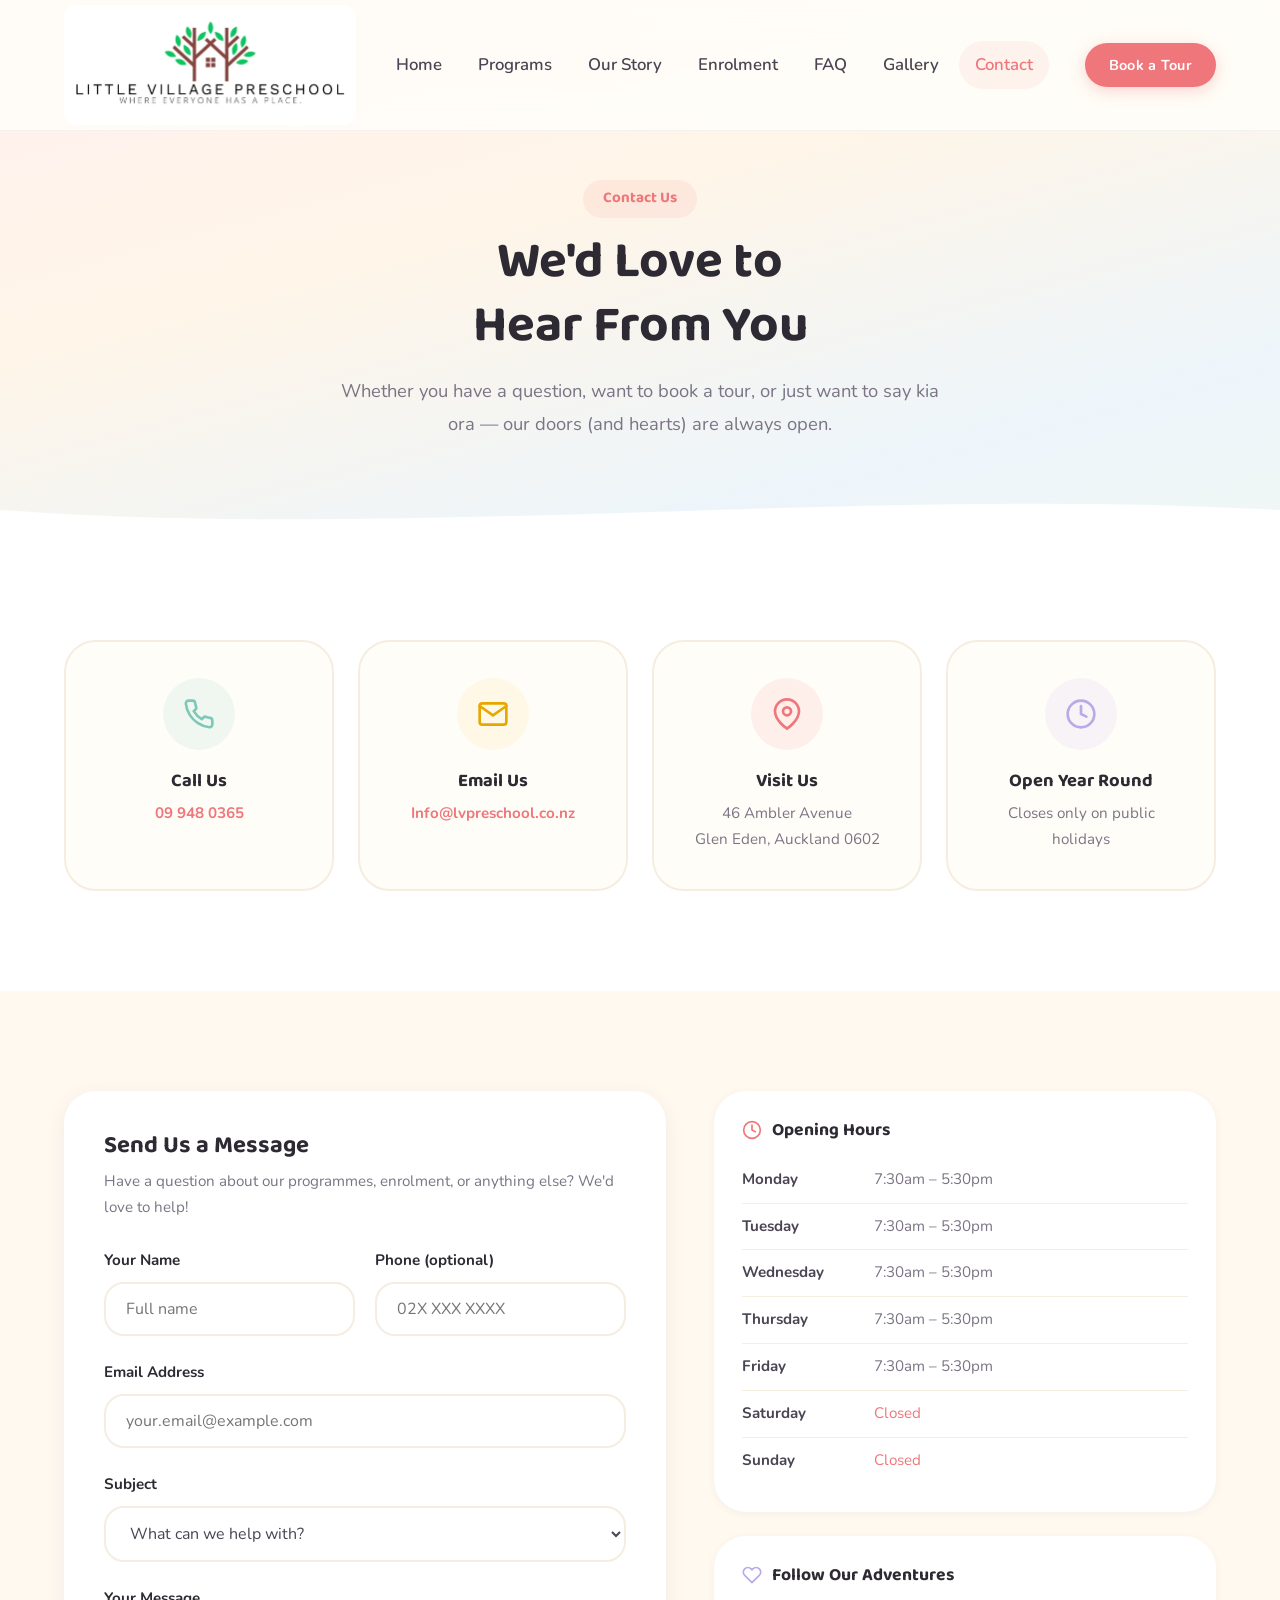
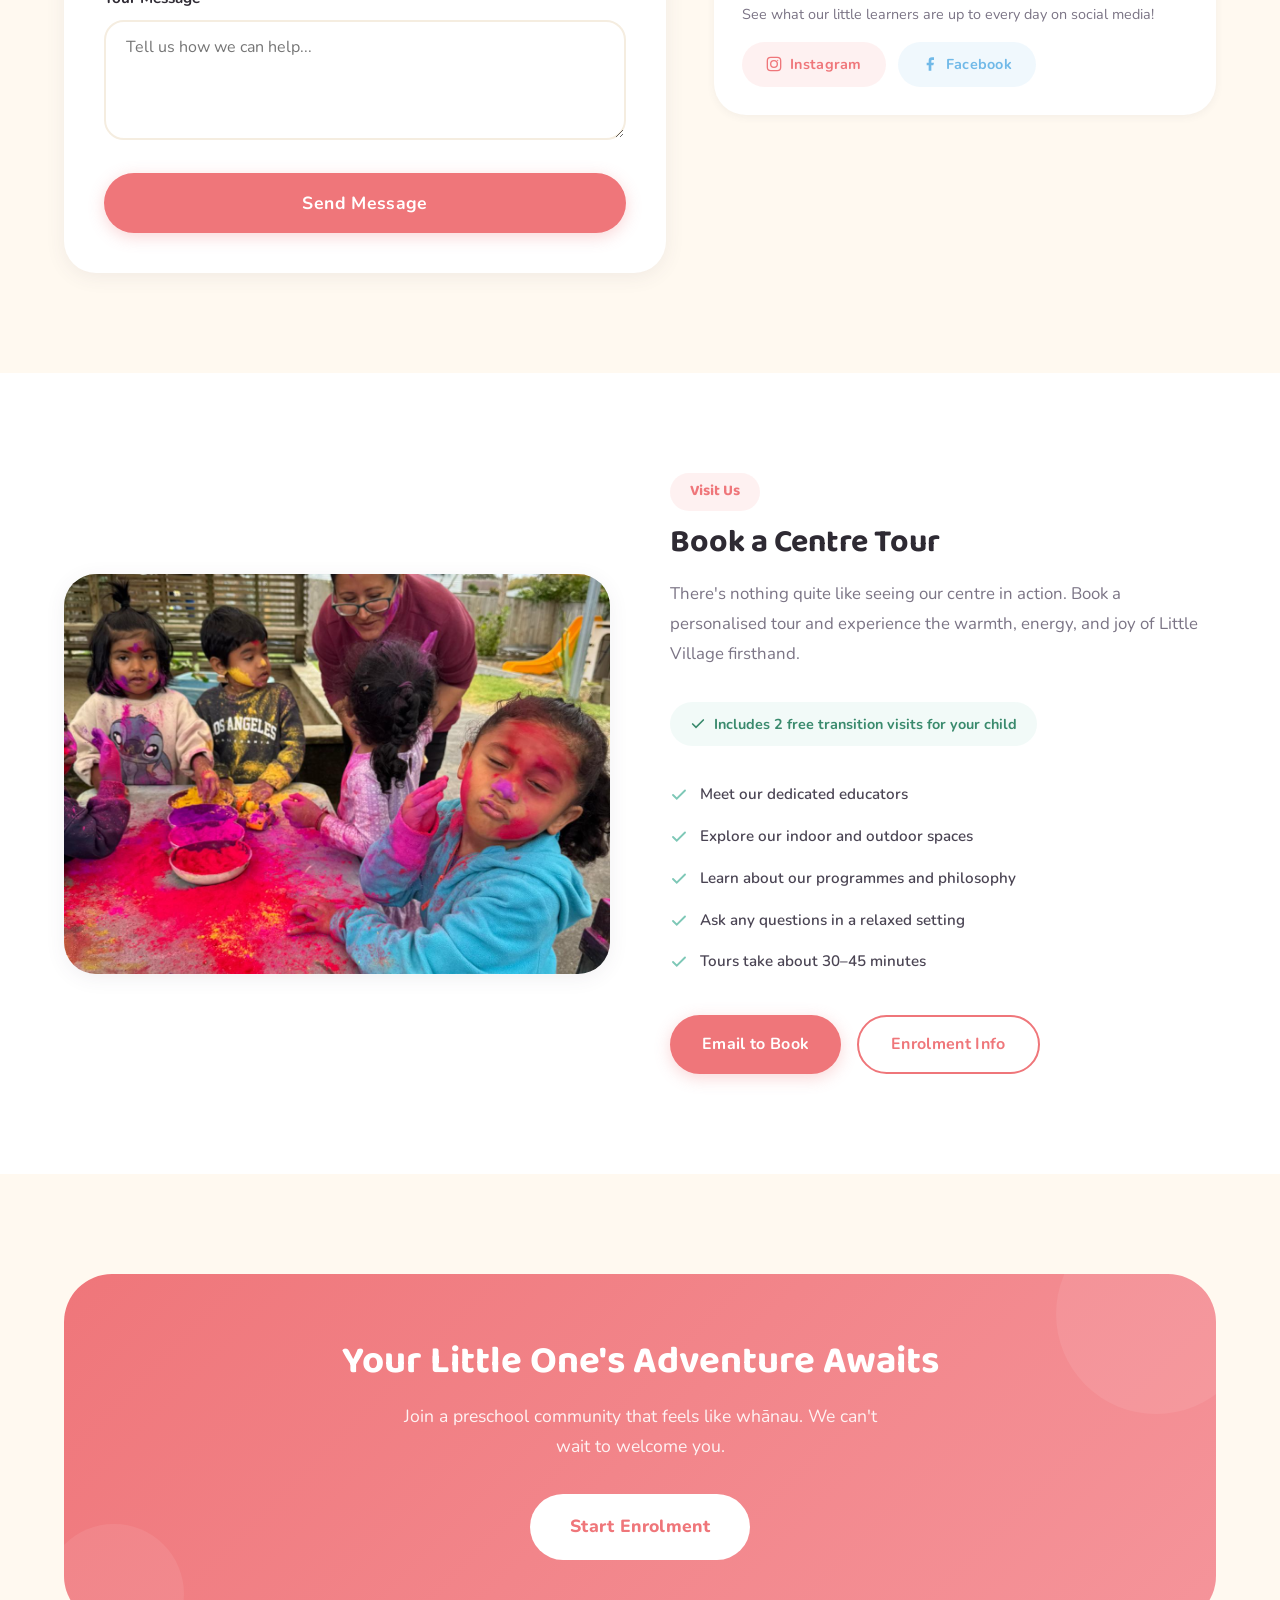
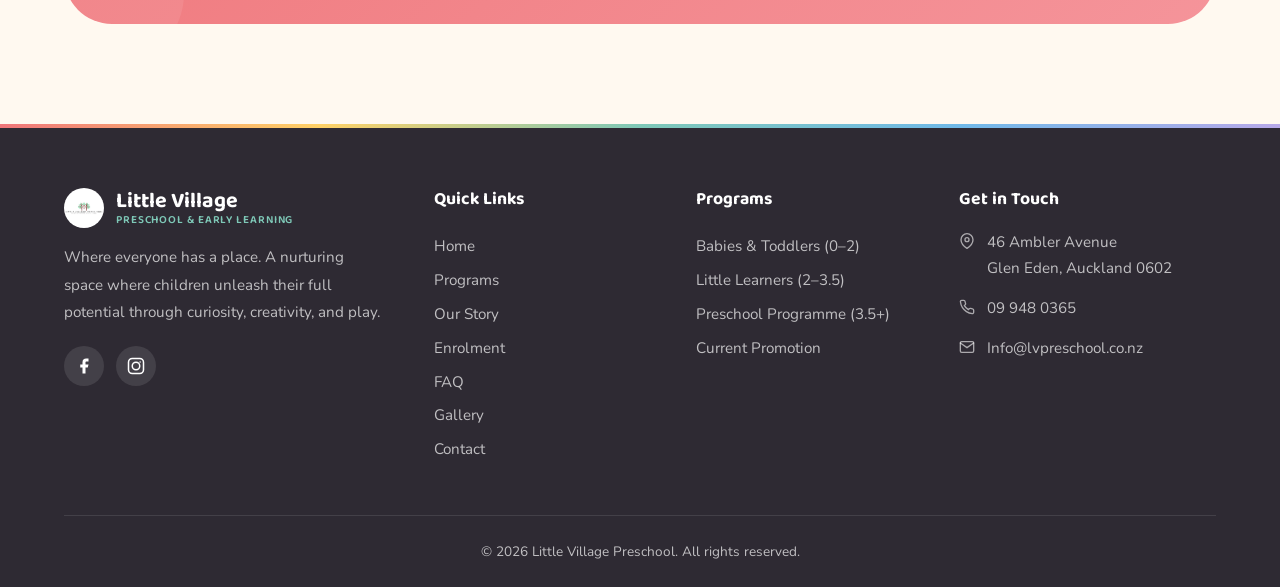
==== commit 370ec28d: "faq, navbar and logo updates" ====
--- a/contact.html
+++ b/contact.html
@@ -205,14 +205,15 @@
   <nav class="navbar">
     <div class="nav-inner">
       <a href="index.html" class="nav-logo">
-        <svg width="44" height="44" viewBox="0 0 44 44" fill="none"><circle cx="22" cy="22" r="22" fill="#FFD166" opacity=".15"/><path d="M22 8L10 18v14a2 2 0 002 2h20a2 2 0 002-2V18L22 8z" fill="#7EC8B7" stroke="#5aab99" stroke-width="1.5"/><rect x="18" y="24" width="8" height="10" rx="2" fill="#FFD166"/><circle cx="22" cy="16" r="3" fill="#EF767A"/><path d="M14 12l8-6 8 6" stroke="#5aab99" stroke-width="2" stroke-linecap="round" stroke-linejoin="round" fill="none"/></svg>
-        <div class="nav-logo-text">Little Village<span>Preschool & Early Learning</span></div>
+        <img src="assets/logo_v2_enhanced.png" alt="Little Village Preschool" style="height:120px;border-radius:12px;object-fit:contain">
       </a>
       <div class="nav-links">
         <a href="index.html">Home</a>
         <a href="programs.html">Programs</a>
         <a href="story.html">Our Story</a>
         <a href="enrolment.html">Enrolment</a>
+        <a href="faq.html">FAQ</a>
+        <a href="gallery.html">Gallery</a>
         <a href="contact.html" class="active">Contact</a>
       </div>
       <a href="contact.html" class="btn btn-primary btn-sm nav-cta">Book a Tour</a>
@@ -223,6 +224,8 @@
       <a href="programs.html">Programs</a>
       <a href="story.html">Our Story</a>
       <a href="enrolment.html">Enrolment</a>
+      <a href="faq.html">FAQ</a>
+      <a href="gallery.html">Gallery</a>
       <a href="contact.html" class="active">Contact</a>
       <a href="contact.html" class="btn btn-primary">Book a Tour</a>
     </div>
@@ -448,7 +451,7 @@
       <div class="footer-grid">
         <div class="footer-brand">
           <a href="index.html" class="nav-logo" style="margin-bottom:4px">
-            <svg width="40" height="40" viewBox="0 0 44 44" fill="none"><circle cx="22" cy="22" r="22" fill="#FFD166" opacity=".15"/><path d="M22 8L10 18v14a2 2 0 002 2h20a2 2 0 002-2V18L22 8z" fill="#7EC8B7" stroke="#5aab99" stroke-width="1.5"/><rect x="18" y="24" width="8" height="10" rx="2" fill="#FFD166"/><circle cx="22" cy="16" r="3" fill="#EF767A"/></svg>
+            <img src="assets/LV Logo.jpg" alt="Little Village Logo" style="width:40px;height:40px;border-radius:50%;object-fit:cover">
             <div class="nav-logo-text" style="color:var(--white)">Little Village<span>Preschool & Early Learning</span></div>
           </a>
           <p>Where everyone has a place. A nurturing space where children unleash their full potential through curiosity, creativity, and play.</p>
@@ -457,7 +460,7 @@
             <a href="#" aria-label="Instagram"><svg width="18" height="18" viewBox="0 0 24 24" fill="none" stroke="white" stroke-width="2" stroke-linecap="round"><rect x="2" y="2" width="20" height="20" rx="5"/><circle cx="12" cy="12" r="5"/><line x1="17.5" y1="6.5" x2="17.51" y2="6.5"/></svg></a>
           </div>
         </div>
-        <div><h4>Quick Links</h4><div class="footer-links"><a href="index.html">Home</a><a href="programs.html">Programs</a><a href="story.html">Our Story</a><a href="enrolment.html">Enrolment</a><a href="contact.html">Contact</a></div></div>
+        <div><h4>Quick Links</h4><div class="footer-links"><a href="index.html">Home</a><a href="programs.html">Programs</a><a href="story.html">Our Story</a><a href="enrolment.html">Enrolment</a><a href="faq.html">FAQ</a><a href="gallery.html">Gallery</a><a href="contact.html">Contact</a></div></div>
         <div><h4>Programs</h4><div class="footer-links"><a href="programs.html">Babies & Toddlers (0–2)</a><a href="programs.html">Little Learners (2–3.5)</a><a href="programs.html">Preschool Programme (3.5+)</a><a href="enrolment.html">Current Promotion</a></div></div>
         <div><h4>Get in Touch</h4>
           <div class="footer-contact-item"><svg width="16" height="16" viewBox="0 0 24 24" fill="none" stroke="rgba(255,255,255,.6)" stroke-width="2" stroke-linecap="round"><path d="M21 10c0 7-9 13-9 13s-9-6-9-13a9 9 0 0118 0z"/><circle cx="12" cy="10" r="3"/></svg><span>46 Ambler Avenue<br>Glen Eden, Auckland 0602</span></div>
--- a/styles.css
+++ b/styles.css
@@ -176,10 +176,12 @@
   display: flex;
   align-items: center;
   justify-content: space-between;
-  height: 80px;
+  height: 130px;
   max-width: 1200px;
   margin: 0 auto;
   padding: 0 24px;
+  position: relative;
+  z-index: 1001;
 }
 
 .nav-logo {
@@ -215,10 +217,10 @@
 }
 
 .nav-links a {
-  padding: 8px 18px;
+  padding: 10px 16px;
   border-radius: var(--radius-full);
   font-weight: 600;
-  font-size: .95rem;
+  font-size: 1.05rem;
   color: var(--text);
   transition: var(--transition);
 }
@@ -260,13 +262,19 @@
 .nav-mobile {
   display: none;
   position: fixed;
-  inset: 0;
+  top: 0;
+  left: 0;
+  width: 100vw;
+  height: 100vh;
+  height: 100dvh;
   background: var(--warm-white);
   z-index: 999;
   flex-direction: column;
   align-items: center;
   justify-content: center;
   gap: 8px;
+  padding: 120px 24px 40px;
+  overflow-y: auto;
   opacity: 0;
   pointer-events: none;
   transition: var(--transition);
@@ -279,12 +287,15 @@
 
 .nav-mobile a {
   font-family: 'Baloo 2', cursive;
-  font-size: 1.6rem;
+  font-size: 1.35rem;
   font-weight: 600;
   color: var(--text-dark);
   padding: 12px 32px;
   border-radius: var(--radius-full);
   transition: var(--transition);
+  width: 80%;
+  max-width: 300px;
+  text-align: center;
 }
 
 .nav-mobile a:hover,
@@ -293,12 +304,27 @@
   background: rgba(239,118,122,.08);
 }
 
-.nav-mobile .btn { margin-top: 16px; }
+.nav-mobile .btn {
+  margin-top: 16px;
+  width: auto;
+}
 
 @media (max-width: 900px) {
   .nav-links, .nav-cta { display: none; }
   .nav-hamburger { display: flex; }
   .nav-mobile { display: flex; }
+  .nav-inner {
+    justify-content: center;
+  }
+  .nav-logo {
+    position: absolute;
+    left: 50%;
+    transform: translateX(-50%);
+  }
+  .nav-hamburger {
+    position: absolute;
+    right: 24px;
+  }
 }
 
 /* ---------- Hero Wave Divider ---------- */
@@ -462,7 +488,7 @@
 /* ---------- Page Hero ---------- */
 .page-hero {
   position: relative;
-  padding: 160px 0 100px;
+  padding: 180px 0 100px;
   text-align: center;
   overflow: hidden;
 }
@@ -881,9 +907,138 @@
   .promo-detail-item .promo-number { font-size: 2rem; }
 }
 
+/* ---------- Gallery ---------- */
+.gallery-grid {
+  display: grid;
+  grid-template-columns: repeat(3, 1fr);
+  gap: 24px;
+}
+
+.gallery-item {
+  border-radius: var(--radius-lg);
+  overflow: hidden;
+  box-shadow: var(--shadow-sm);
+  transition: var(--transition);
+}
+
+.gallery-item:hover {
+  box-shadow: var(--shadow-lg);
+  transform: translateY(-4px);
+}
+
+.gallery-item img {
+  width: 100%;
+  height: 300px;
+  object-fit: cover;
+  transition: transform .4s ease;
+}
+
+.gallery-item:hover img {
+  transform: scale(1.05);
+}
+
+.gallery-item.span-2 {
+  grid-column: span 2;
+}
+
+.gallery-item.span-2 img {
+  height: 400px;
+}
+
+@media (max-width: 900px) {
+  .gallery-grid { grid-template-columns: repeat(2, 1fr); }
+  .gallery-item.span-2 { grid-column: span 2; }
+  .gallery-item.span-2 img { height: 300px; }
+}
+
+@media (max-width: 600px) {
+  .gallery-grid { grid-template-columns: 1fr; }
+  .gallery-item.span-2 { grid-column: span 1; }
+  .gallery-item img, .gallery-item.span-2 img { height: 260px; }
+}
+
+/* ---------- FAQ Category ---------- */
+.faq-category {
+  margin-bottom: 48px;
+}
+
+.faq-category-title {
+  font-family: 'Baloo 2', cursive;
+  font-size: 1.4rem;
+  font-weight: 700;
+  color: var(--text-dark);
+  margin-bottom: 8px;
+  display: flex;
+  align-items: center;
+  gap: 12px;
+}
+
+.faq-category-title .cat-icon {
+  width: 40px;
+  height: 40px;
+  border-radius: 50%;
+  display: flex;
+  align-items: center;
+  justify-content: center;
+  flex-shrink: 0;
+}
+
+/* ---------- Promo Offers Grid ---------- */
+.promo-offers {
+  display: grid;
+  grid-template-columns: 1fr 1fr;
+  gap: 24px;
+  margin: 24px 0;
+}
+
+.promo-offer {
+  background: var(--warm-white);
+  border-radius: var(--radius-md);
+  padding: 28px 24px;
+  text-align: center;
+  border: 2px solid var(--sand);
+}
+
+.promo-offer-age {
+  display: inline-block;
+  padding: 4px 16px;
+  border-radius: var(--radius-full);
+  font-weight: 800;
+  font-size: .8rem;
+  text-transform: uppercase;
+  letter-spacing: .04em;
+  margin-bottom: 16px;
+}
+
+.promo-offer .promo-number {
+  font-family: 'Baloo 2', cursive;
+  font-size: 2.4rem;
+  font-weight: 800;
+  line-height: 1;
+  margin-bottom: 4px;
+}
+
+.promo-offer .promo-label {
+  font-size: .9rem;
+  font-weight: 600;
+  color: var(--text-light);
+  margin-bottom: 8px;
+}
+
+.promo-offer .promo-extra {
+  font-size: .82rem;
+  font-weight: 700;
+  margin-top: 4px;
+}
+
+@media (max-width: 600px) {
+  .promo-offers { grid-template-columns: 1fr; }
+  .promo-offer .promo-number { font-size: 2rem; }
+}
+
 /* ---------- Responsive Typography ---------- */
 @media (max-width: 600px) {
   .section-padding { padding: 60px 0; }
-  .page-hero { padding: 130px 0 70px; }
+  .page-hero { padding: 150px 0 70px; }
   .cta-banner { padding: 40px 24px; border-radius: var(--radius-lg); }
 }
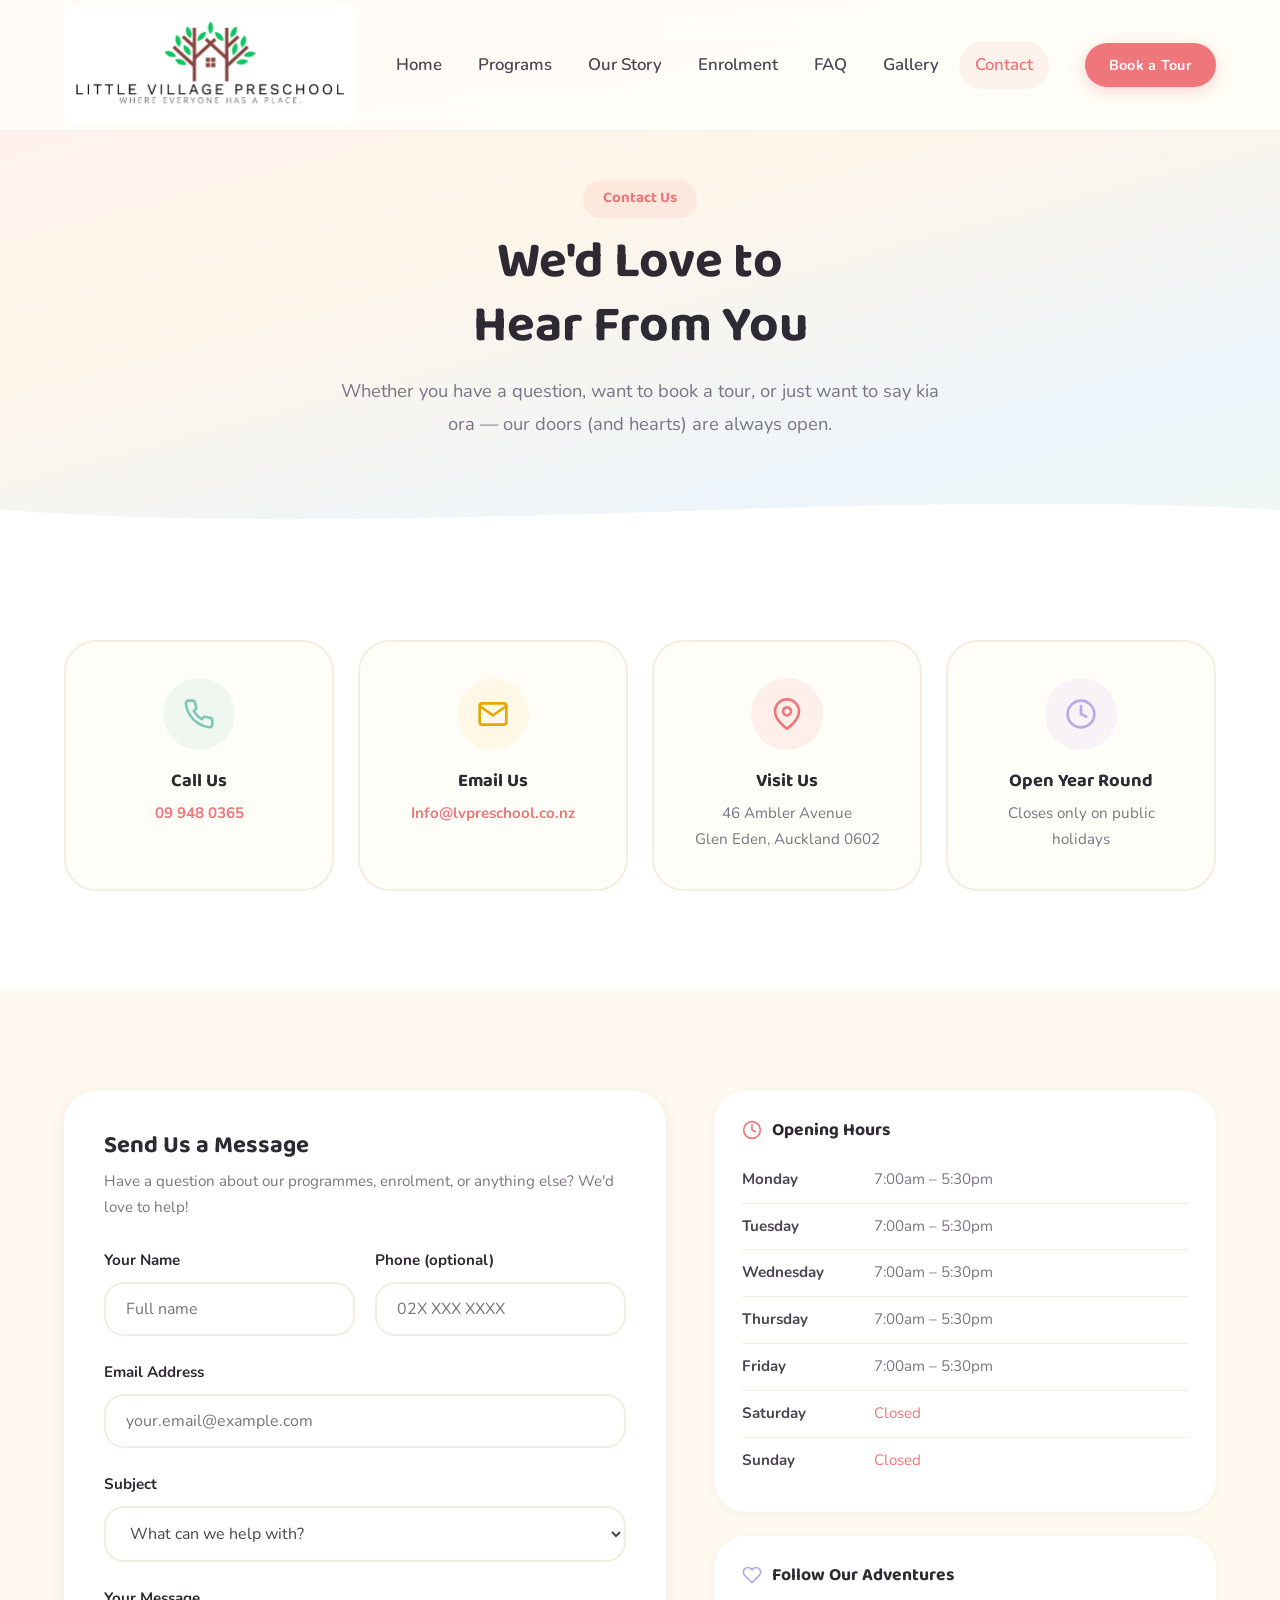
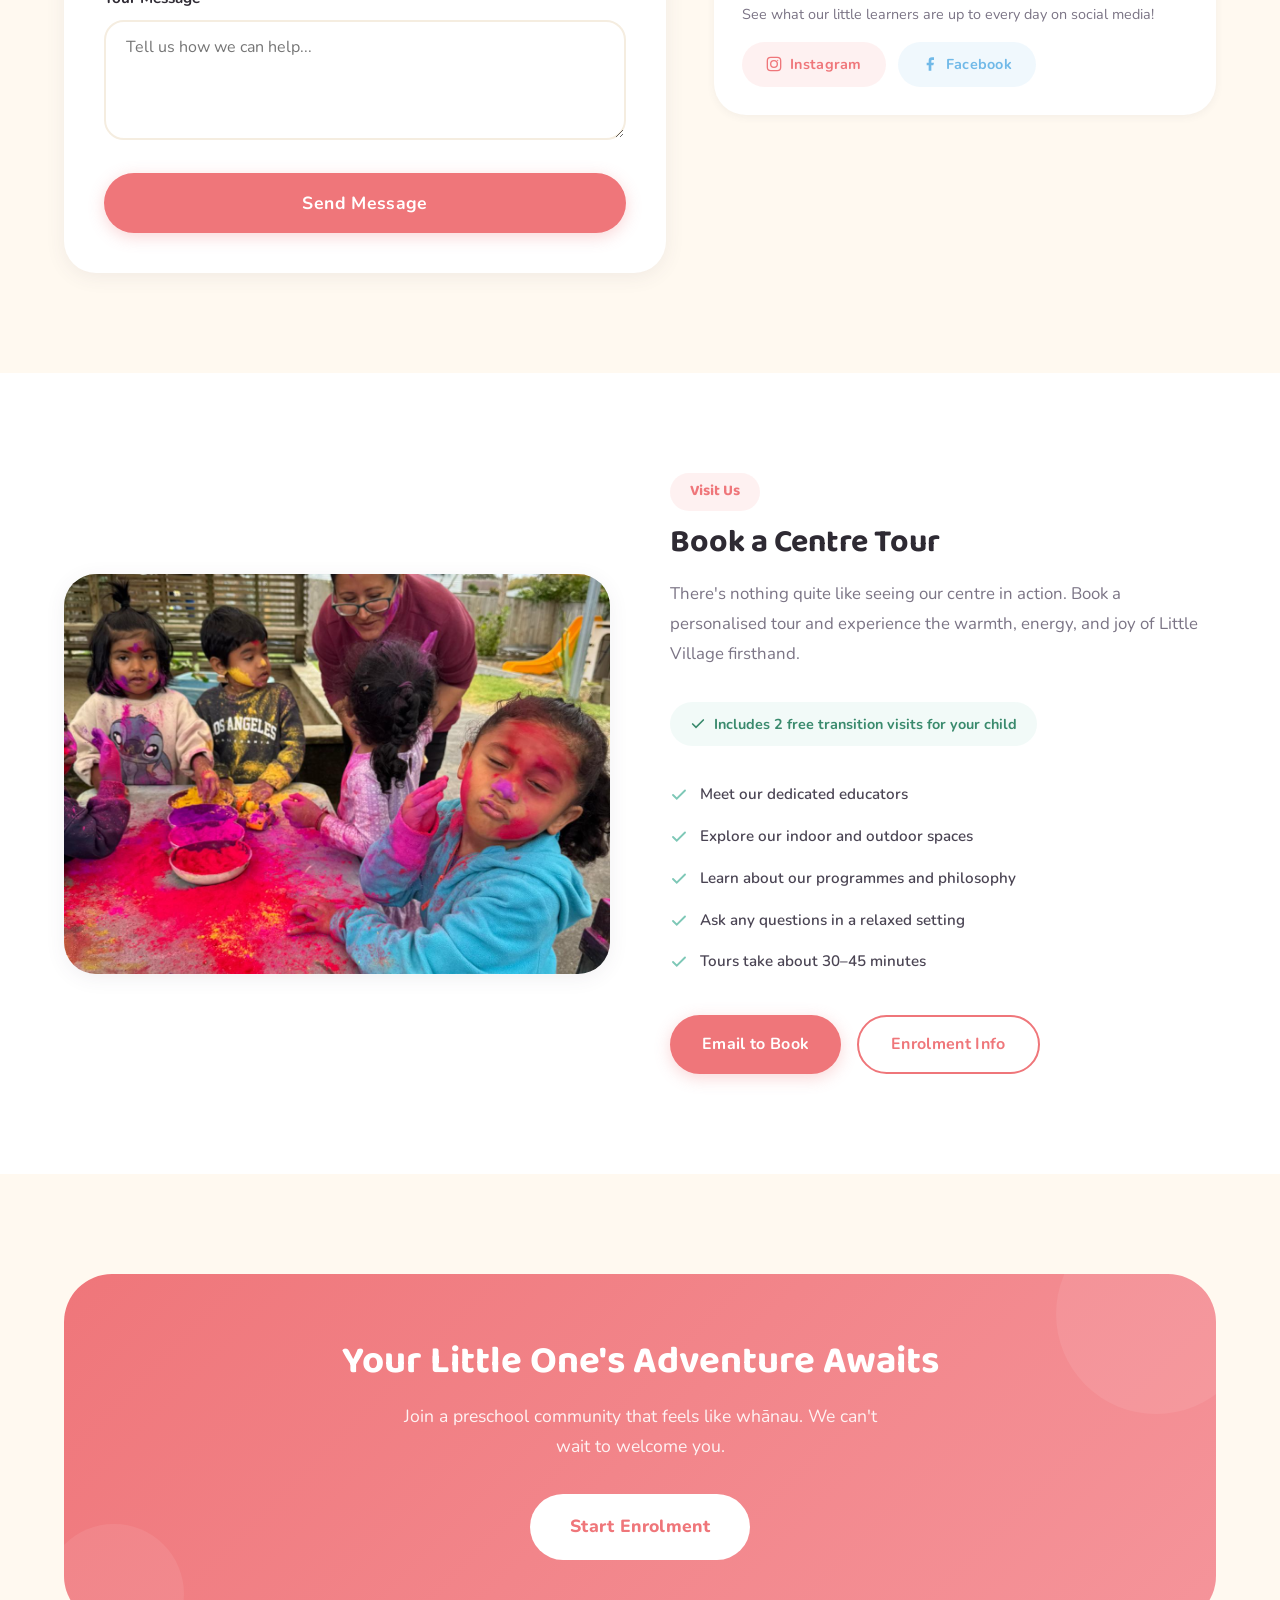
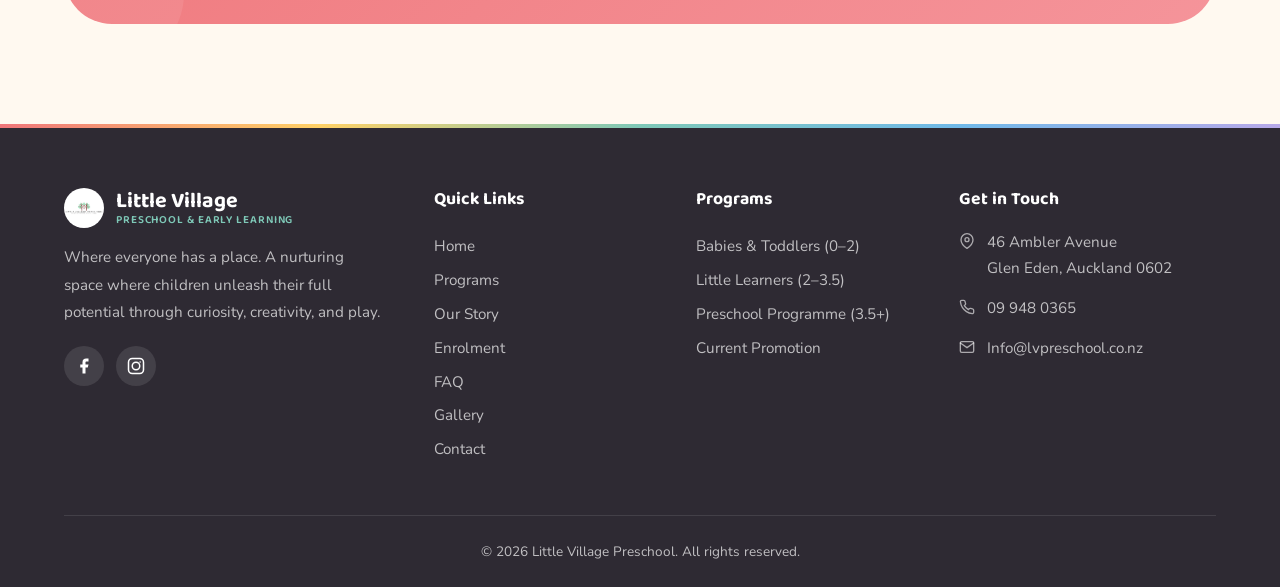
==== commit 0b5eda66: "images, FAQ and pricing updates" ====
--- a/contact.html
+++ b/contact.html
@@ -11,6 +11,10 @@
     }
 
     .contact-cards-section { background: var(--white); }
+
+    #opening-hours {
+      scroll-margin-top: 100px;
+    }
 
     .contact-card {
       background: var(--warm-white);
@@ -328,30 +332,30 @@
         </div>
 
         <div class="contact-sidebar fade-in">
-          <div class="info-card">
+          <div class="info-card" id="opening-hours">
             <h3>
               <svg width="20" height="20" viewBox="0 0 24 24" fill="none" stroke="#EF767A" stroke-width="2" stroke-linecap="round"><circle cx="12" cy="12" r="10"/><polyline points="12 6 12 12 16 14"/></svg>
               Opening Hours
             </h3>
             <div class="info-row">
               <span class="day">Monday</span>
-              <span class="time">7:30am – 5:30pm</span>
+              <span class="time">7:00am – 5:30pm</span>
             </div>
             <div class="info-row">
               <span class="day">Tuesday</span>
-              <span class="time">7:30am – 5:30pm</span>
+              <span class="time">7:00am – 5:30pm</span>
             </div>
             <div class="info-row">
               <span class="day">Wednesday</span>
-              <span class="time">7:30am – 5:30pm</span>
+              <span class="time">7:00am – 5:30pm</span>
             </div>
             <div class="info-row">
               <span class="day">Thursday</span>
-              <span class="time">7:30am – 5:30pm</span>
+              <span class="time">7:00am – 5:30pm</span>
             </div>
             <div class="info-row">
               <span class="day">Friday</span>
-              <span class="time">7:30am – 5:30pm</span>
+              <span class="time">7:00am – 5:30pm</span>
             </div>
             <div class="info-row">
               <span class="day">Saturday</span>
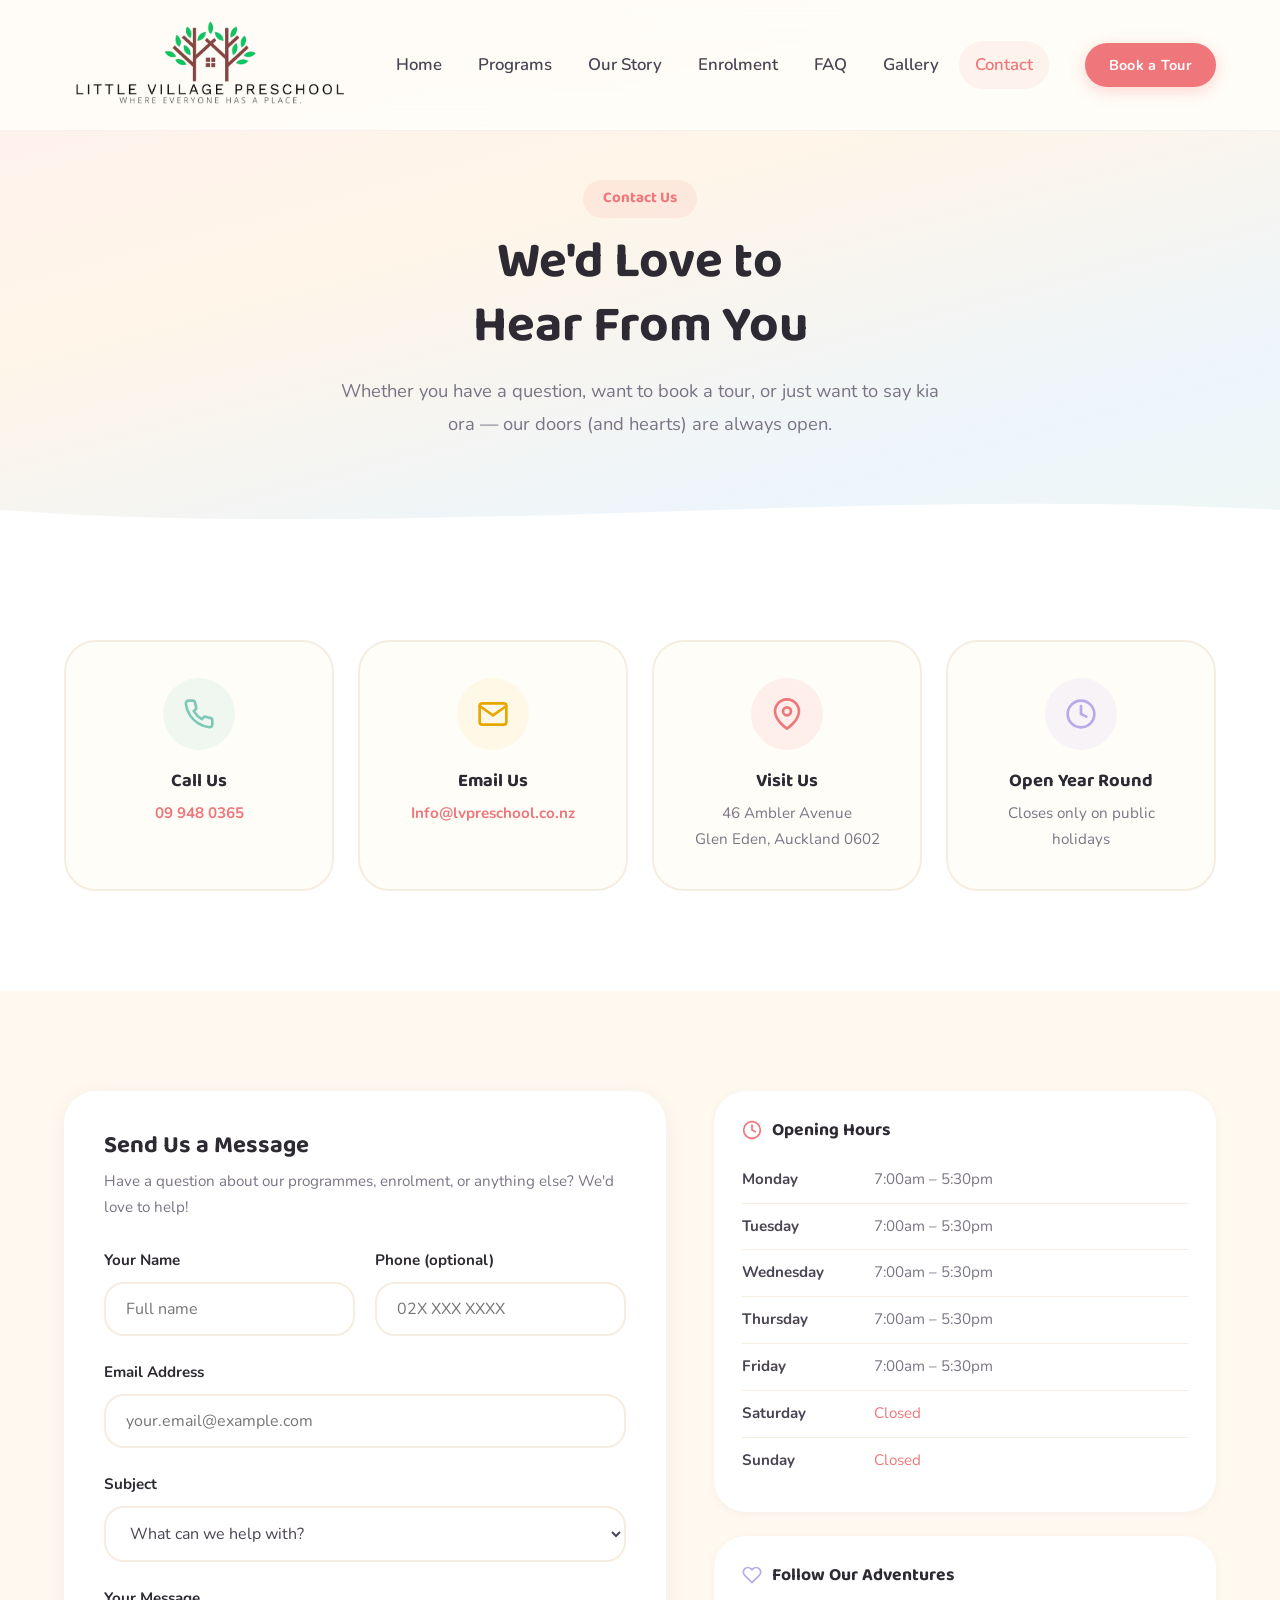
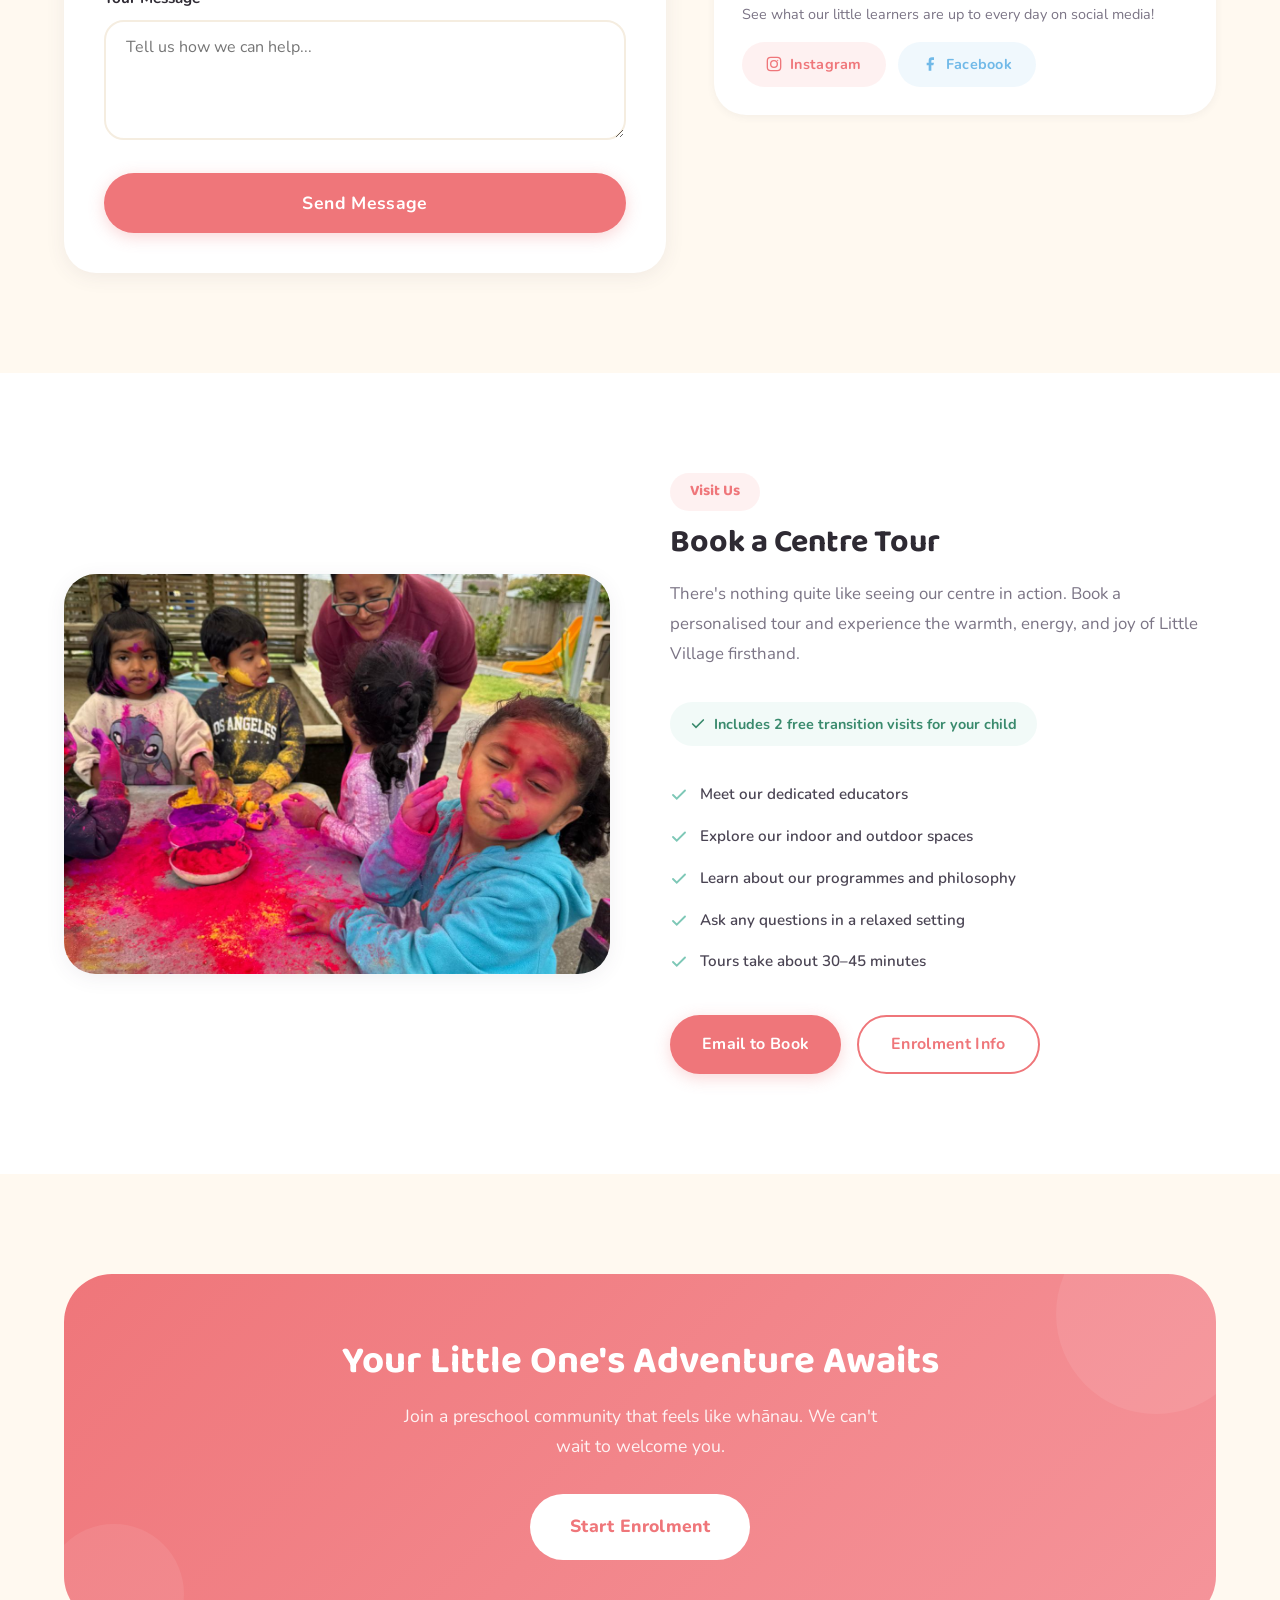
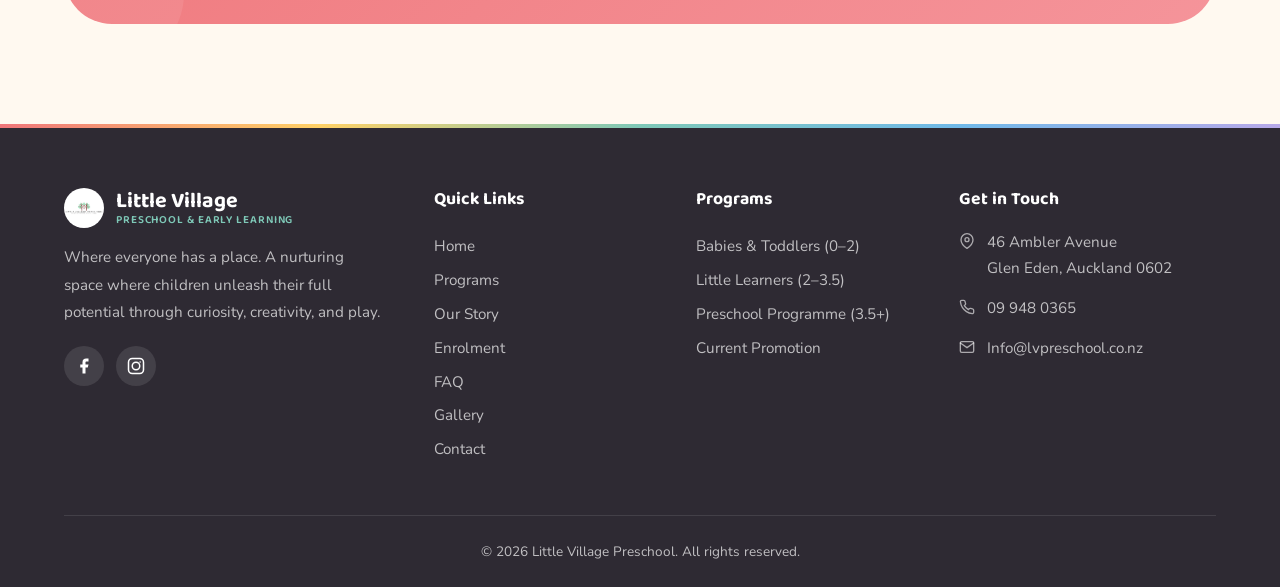
==== commit bae2d2e6: "logo with no background" ====
--- a/contact.html
+++ b/contact.html
@@ -209,7 +209,7 @@
   <nav class="navbar">
     <div class="nav-inner">
       <a href="index.html" class="nav-logo">
-        <img src="assets/logo_v2_enhanced.png" alt="Little Village Preschool" style="height:120px;border-radius:12px;object-fit:contain">
+        <img src="assets/logo_v2_enhanced-removebg.png" alt="Little Village Preschool" style="height:120px;border-radius:12px;object-fit:contain">
       </a>
       <div class="nav-links">
         <a href="index.html">Home</a>
